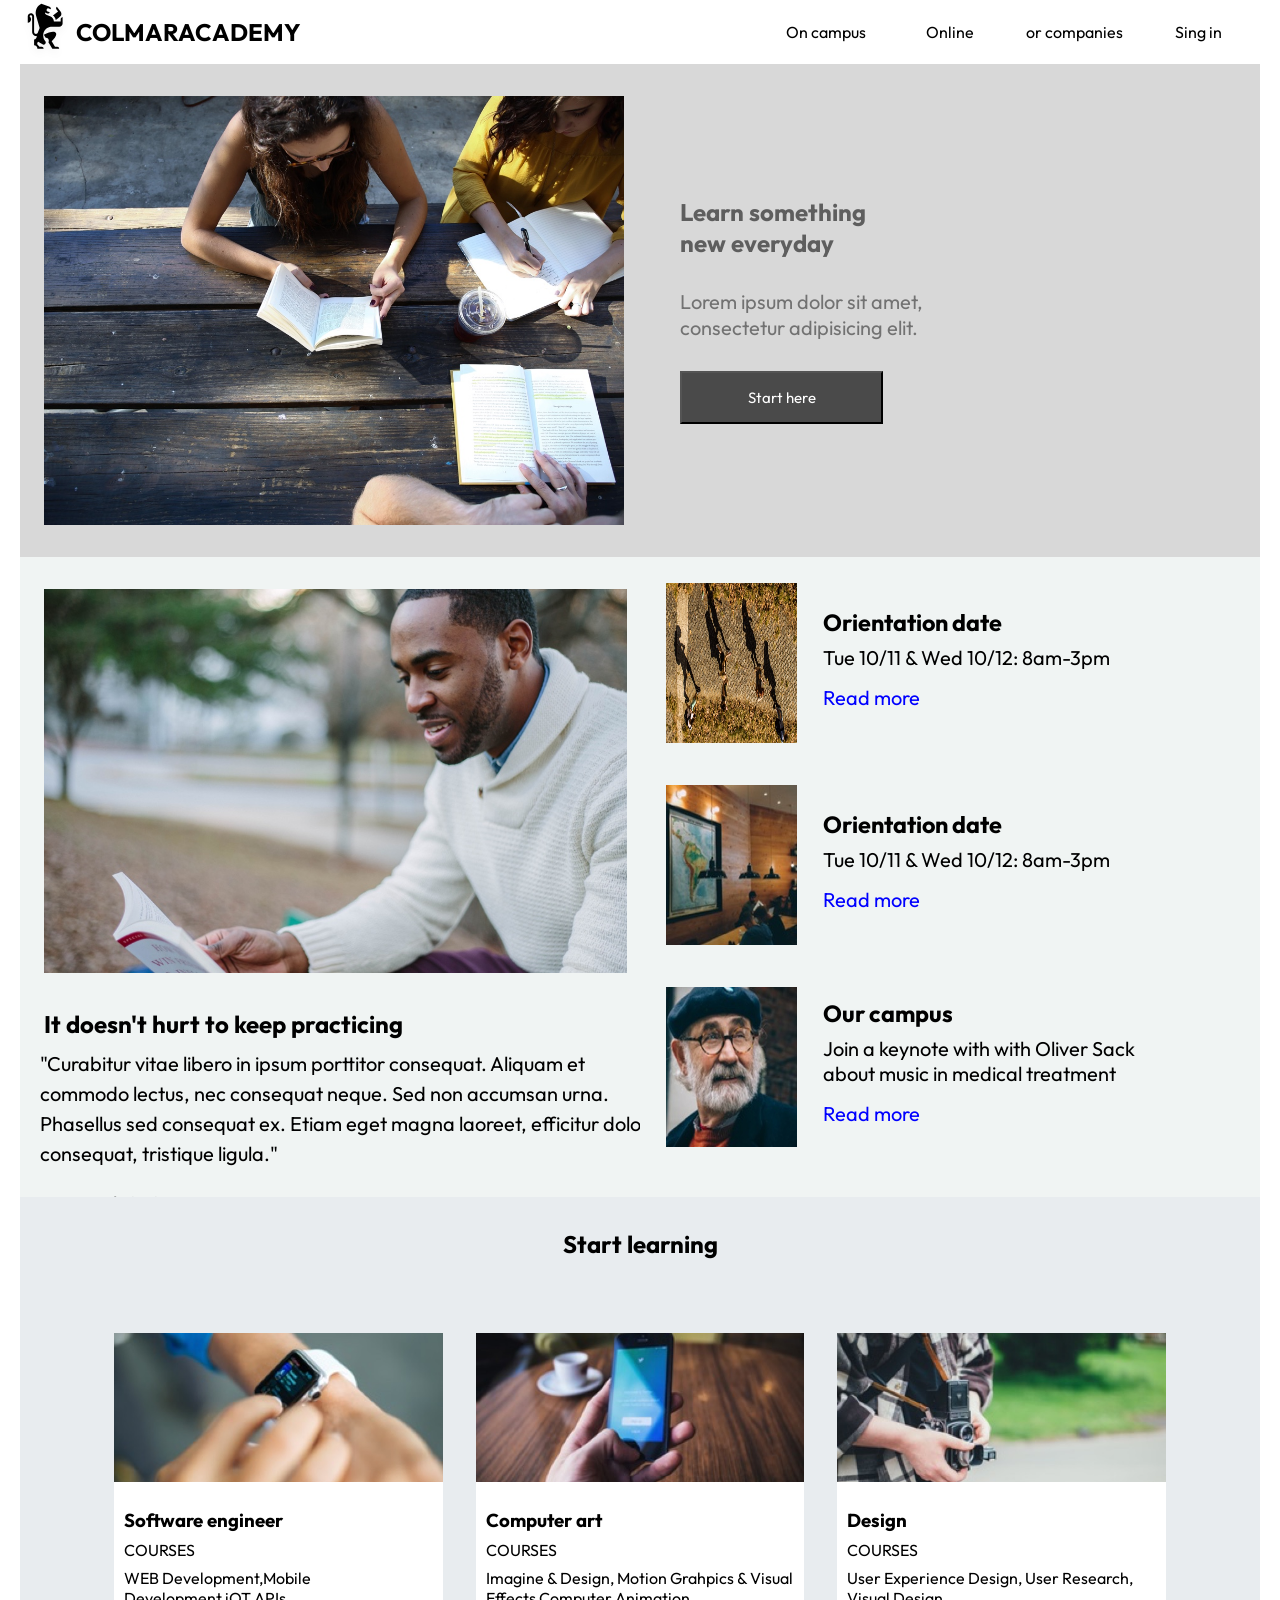
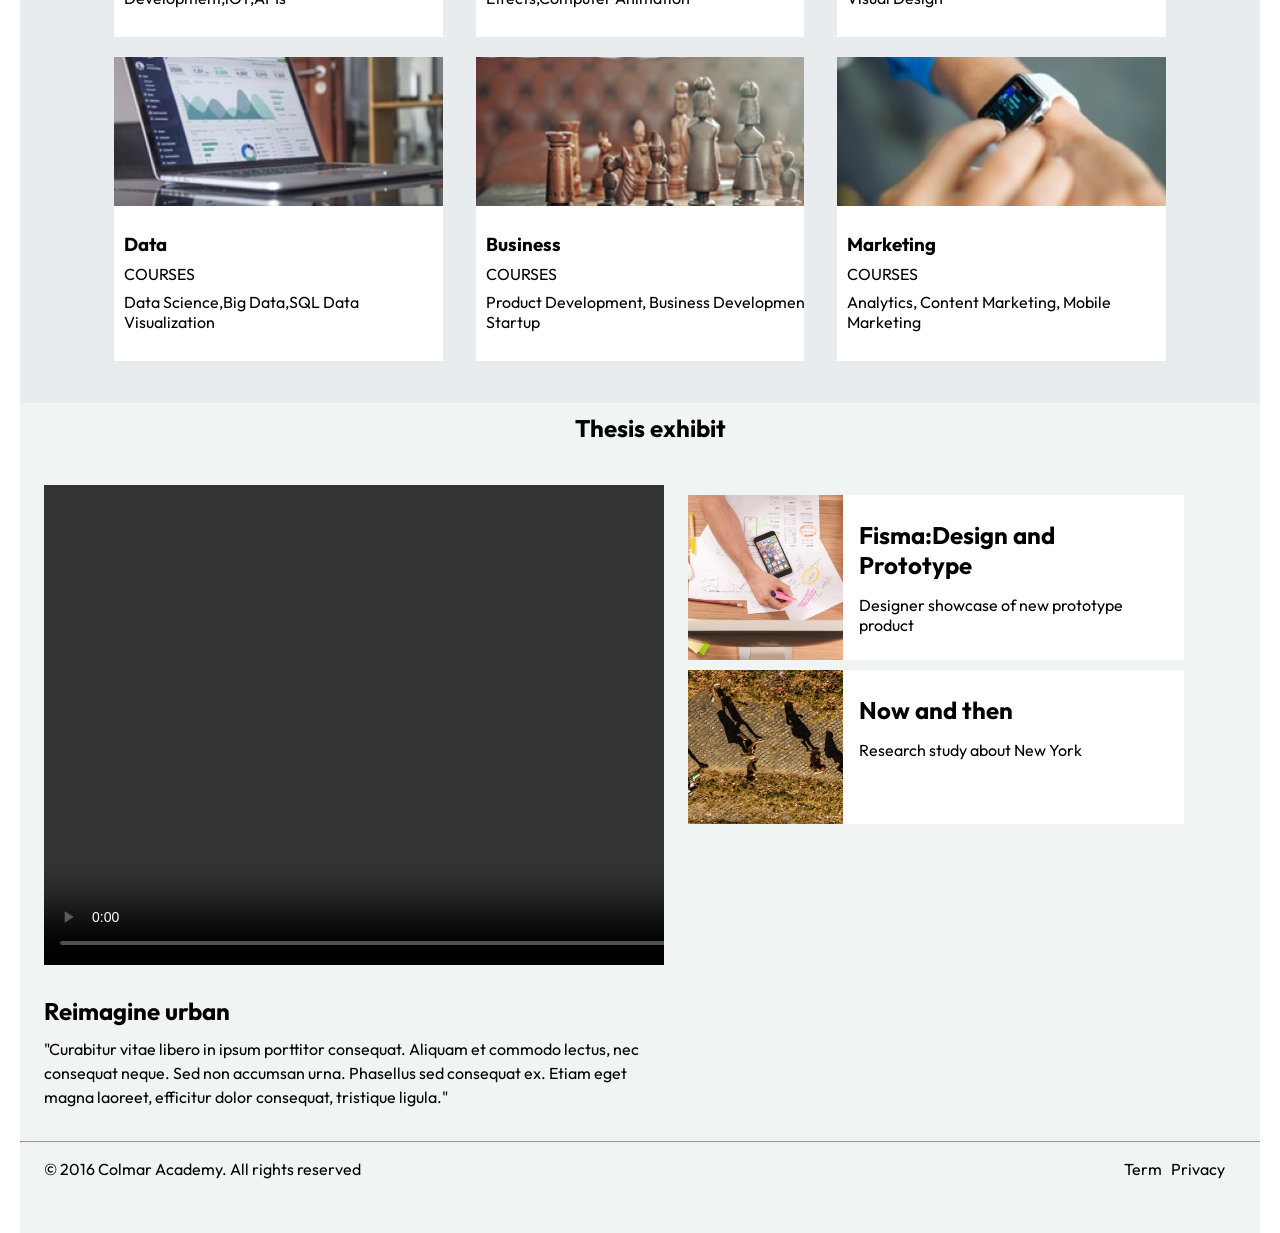
==== html_css_assement/index.html @ 387cf6dd "first commit html css" ====
<!doctype html>
<html lang="en">

<head>
    <meta charset="UTF-8" />
    <meta name="viewport" content="width=device-width, initial-scale=1.0" />
    <title>Document</title>
    <link rel="stylesheet" href="style.css" />
    <link rel="preconnect" href="https://fonts.googleapis.com">
    <link rel="preconnect" href="https://fonts.gstatic.com" crossorigin>
    <link href="https://fonts.googleapis.com/css2?family=Outfit:wght@100..900&display=swap" rel="stylesheet">
</head>

<body>
    <div class="container">
        <header>
            <nav>
                <div class="nav-logo">
                    <a href="#hero">
                        <img src="assets/ic-on-campus (1).svg" alt="" >
                    </a>
                    <h1>COLMARACADEMY</h1>
                </div>

                <ul>
                    <li><a href="#">On campus</a></li>
                    <li><a href="#">Online</a></li>
                    <li><a href="#">or companies</a></li>
                    <li><a href="#">Sing in</a></li>
                </ul>
            </nav>
            <label for="menu-toggle" class="hamburger">
                <span><img src="assets/ic-on-campus (1).svg" alt=""></span>
                <span><img src="assets/ic-logo (1).svg" alt=""></span>
                <span><img src="assets/ic-logo (1).svg" alt=""></span>
                <span><img src="assets/ic-online (1).svg" alt=""></span>
            </label>
        </header>
        <main>
            <section id="hero">
                <img src="assets/course-business (1).jpg"
                    alt="" />
                <div class="hero_content">
                    <h1>Learn something <br />new everyday</h1>
                    <p>Lorem ipsum dolor sit amet, <br />consectetur adipisicing elit.</p>
                    <button>Start here</button>
                </div>
            </section>
            <section class="information">

                <div class="information-left">
                    <img src="assets/information-orientation-mobile (1).jpg"
                        alt="" />
                    <div class="information-left-text">
                        <h1>It doesn't hurt to keep practicing</h1>
                        <p>
                           "Curabitur vitae libero in ipsum porttitor consequat. Aliquam et commodo lectus, nec consequat neque. Sed non accumsan urna. Phasellus sed consequat ex. Etiam eget magna laoreet, efficitur dolor consequat, tristique ligula."
                        </p>
                        <p>Emanuel, Sr Strategist at Hiring.com</p>
                    </div>
                </div>
                <div class="information-right">
                    <div class="information-news">
                        <div class="information-content">
                            <img src="assets/information-orientation (1).jpg"
                                alt="">
                            <div class="infomation-content-news">
                                <h3>Orientation date</h3>
                                <p>Tue 10/11 & Wed 10/12: 8am-3pm</p>
                                <a>Read more</a>
                            </div>
                        </div>
                        <div class="information-content">
                            <img src="assets/information-guest-lecture-mobile (1).jpg"
                                alt="">
                            <div class="infomation-content-news">
                                <h3>Orientation date</h3>
                                <p>Tue 10/11 & Wed 10/12: 8am-3pm</p>
                                <a>Read more</a>
                            </div>
                        </div>
                        <div class="information-content">
                            <img src="assets/information-main (1).jpg"
                                alt="">
                            <div class="infomation-content-news">
                                <h3>Our campus</h3>
                                <p>Join a keynote with with Oliver Sack<br> about music in medical treatment</p>
                                <a>Read more</a>
                            </div>
                        </div>
                    </div>
                </div>

            </section>
            <section class="course">
                <h1>Start learning</h1>
                <div class="course-container">
                    <div class="learning-card">
                        <img src="assets/course-software (1).jpg"
                            alt="course-software">
                        <div class="learning-card-bottom">
                            <div class="learning-card-header">
                                <h3>Software engineer</h3>
                            </div>
                            <div class="learning-card-topic">COURSES</div>
                            <div class="learning-card-description">
                                WEB Development,Mobile Development,iOT,APIs
                            </div>
                        </div>
                    </div>
                    <div class="learning-card">
                        <img src="assets/course-data (1).jpg"
                            alt="Computer art">
                        <div class="learning-card-bottom">
                            <div class="learning-card-header">
                                <h3>Computer art</h3>
                            </div>
                            <div class="learning-card-topic">COURSES</div>
                            <div class="learning-card-description">
                                Imagine & Design, Motion Grahpics & Visual Effects,Computer Animation
                            </div>
                        </div>
                    </div>
                    <div class="learning-card">
                        <img src="assets/course-marketing (1).jpg"
                            alt="Rtx-5090">
                        <div class="learning-card-bottom">
                            <div class="learning-card-header">
                                <h3>Design</h3>
                            </div>
                            <div class="learning-card-topic">COURSES</div>
                            <div class="learning-card-description">
                                User Experience Design, User Research, Visual Design
                            </div>
                        </div>
                    </div>
                    <div class="learning-card">
                        <img src="assets/course-design (1).jpg" alt="Data-analaysis">
                        <div class="learning-card-bottom">
                            <div class="learning-card-header">
                                <h3>Data</h3>
                            </div>
                            <div class="learning-card-topic">COURSES</div>
                            <div class="learning-card-description">
                                Data Science,Big Data,SQL Data Visualization
                            </div>
                        </div>
                    </div>
                    <div class="learning-card">
                        <img src="assets/course-computer-art (1).jpg"
                            alt="Rtx-5090">
                        <div class="learning-card-bottom">
                            <div class="learning-card-header">
                                <h3>Business</h3>
                            </div>
                            <div class="learning-card-topic">COURSES</div>
                            <div class="learning-card-description">
                                Product Development, Business Development Startup
                            </div>
                        </div>

                    </div>
                    <div class="learning-card">
                        <img src="assets/course-software (1).jpg"
                            alt="Rtx-5090">
                        <div class="learning-card-bottom">
                            <div class="learning-card-header">
                                <h3>Marketing</h3>
                            </div>
                            <div class="learning-card-topic">COURSES</div>
                            <div class="learning-card-description">
                                Analytics, Content Marketing, Mobile Marketing
                            </div>
                        </div>

                    </div>
                </div>
                <div class="course-container-mobile">
                    <div class="learning-card-mobile">
                        <h3>Software engineering</h3>
                    </div>
                    <div class="learning-card-mobile">
                        <h3>Computer art</h3>
                    </div>
                    <div class="learning-card-mobile">
                        <h3>Design</h3>
                    </div>
                    <div class="learning-card-mobile">
                        <h3>Data</h3>
                    </div>
                     <div class="learning-card-mobile">
                        <h3>Business</h3>
                    </div>
                     <div class="learning-card-mobile">
                        <h3>Marketing</h3>
                    </div>
                </div>
            </section>
            <section class="thesis">
                <h1>Thesis exhibit</h1>
                <div class="thesis-container">
                    <div class="thesis-page-left">

                        <video controls>
                            <source src="assets/thesis (1).mp4" type="video/mp4">
                            Your browser does not support the video tag.
                        </video>

                        <div class="thesis-page-left">
                            <div class="thesis-page-left-text">
                                <h1>Reimagine urban</h1>
                                <p>"Curabitur vitae libero in ipsum porttitor consequat.
                                    Aliquam et commodo lectus, nec consequat neque.
                                    Sed non accumsan urna. Phasellus sed consequat ex.
                                    Etiam eget magna laoreet, efficitur dolor consequat,
                                    tristique ligula."</p>
                            </div>
                        </div>
                    </div>
                    <div class="thesis-page-right">
                        <div class="thesis-page-right-content">
                            <img src="assets/thesis-now-and-then (1).jpg"
                                alt="fisma">
                            <div class="thesis-page-right-text-container">
                                <h1 class="thesis-page-right-header">
                                    Fisma:Design and Prototype
                                </h1>
                                <p class="thesis-page-right-description">
                                    Designer showcase of new prototype product
                                </p>
                            </div>
                        </div>
                        <div class="thesis-page-right-content">
                            <img src="assets/thesis-fisma (1).jpg"
                                alt=Now-and-then">
                            <div class="thesis-page-right-text-container">
                                <h1 class="thesis-page-right-header">
                                    Now and then
                                </h1>
                                <p class="thesis-page-right-description">
                                    Research study about New York
                                </p>
                            </div>
                        </div>
                    </div>




                </div>
                <hr>

            </section>
            <section class="footer">
                <p class="footer-item">© 2016 Colmar Academy. All rights reserved</p>
                <div class="footer-item-term">
                    <p>Term &nbsp Privacy</p>
                </div>
            </section>
        </main>
    </div>
</body>

</html>
---- html_css_assement/style.css ----
*{
    font-family: "Outfit", sans-serif;
    width: 100%;
    margin: 0;
    padding: 0;
    overflow-x: hidden; 
    text-decoration: none; 
    
}

.hamburger{
    display: none;
}
.container {
  max-width: 1440px;
  width: 100%;       
  margin: 0 auto;   
  padding: 0 20px;   
  box-sizing: border-box;
}
.img{
   
  max-width: 100%;
  height: auto;
  display: block;

}
nav{
    display: flex;
    justify-content: space-between;
    align-items: center;
    height: 64px;
    background-color: #FFFFFF;
}
nav .nav-logo a{
    width: 10%;
}
.nav-logo{
    display: flex;
    align-items: center;
    justify-content: center;
    width: 50%;
}
nav .nav-logo a> img{
    width: 50px;
    height: auto;
}
.nav-logo a > h1 {
    color: black;
}

nav ul li a:hover{
    color: rgb(244, 119, 119);
}
ul{
    display: flex;
    justify-content: space-evenly;
    width: 40%;
    align-items: center;
    text-align: center;
}
ul li{
    list-style: none;
  
}
ul li a{
    text-decoration: none;
    color :black;

}
#hero{
    background-color: #D8D8D8;
    display: flex;
    justify-content: center;
    align-items: center;
    max-width: 100%;
    text-decoration-line: none;
    gap:32px;
}

#hero img {
  object-fit: cover; 
  margin: 32px 24px;
}
.hero_content{
    display: flex;
    flex-direction: column;
}
.hero_content h1{
    line-height: 1.3;
    color: #5E5E5E;
}
.hero_content p{
    font-size: 20px;
    line-height: 1.3;
    margin-bottom: 30px;
    margin-top: 30px;
    color: #727272;

}
.hero_content button{
    width: 35%;
    padding: 15px 25px;
    border: 1px solid none;
    background-color: #4A4A4A;
    color: white;
    font-size: 15px;
}
/*information section*/
.information{
    background-color:#F0F4F3;
    display: flex;
    justify-content: center;
    max-width: 100%;
    box-sizing: border-box;
   
      
}
.information-left{
     overflow: hidden; 
}
.information-left img{
  width: 94%;
  height: 60%;
  object-fit: cover;
  margin: 32px 24px;


}
.information-left h1{
    margin-left:24px; 
}

.information-left-text p{
    margin-top: 24px;
    font-size: 20px;

  
}
.information-left-text p:last-child{
margin-bottom: 32px;
}
.information-right{
    display: flex;
    flex-direction: column;
}
.infomation-content-news{
    margin: 10px;
    display: flex;
    flex-direction: column;
     align-items: center;
    justify-content: center;
    font-size: 20px;
}
.infomation-content-news a{
    line-height: 2;
    cursor: pointer;
    color: blue;
}
.information-left-text{
    display: flex;
    flex-direction: column;
   
}
.infomation-content-news p{
    margin:8px 0 ;
}
.information-left-text p{
    line-height: 1.5;
    margin: 0px 20px ;
    padding: 10px 0;

}
.information-news{
    margin: auto;
    align-self: flex-start;
    height: 100%;
}
.information-content{
    display: flex;
    flex-direction: row;
    justify-content: space-evenly;
    margin:10px;
    height: 30%;
}
.information-content:hover{
    background-color: darkgray;
}
.information-content img{
    width: 30%;
    margin: 16px 16px;
    height: auto;
    align-items: center;
    justify-content: center;
}
/*Start-learning section*/
.course{
    background-color: #E8ECEF;
    width: 100%;
}
.course>h1 {
    text-align: center;
    margin: 32px 0;
}
.course-container{
    display: flex;
    flex-direction: row;
    justify-content: space-evenly;
    flex-wrap: wrap;
    padding: 32px 72px;
    box-sizing: border-box;

}
.course-container .learning-card{
    margin: 10px;

}
.course-container-mobile{
    display:none;
}
.learning-card{
    display: flex;
    flex-direction: column;
    background-color: white;
    width: 30%;
    margin: 16px;
    
}
.learning-card:hover{
    box-shadow: 0 8px 16px 0 rgba(0,0,0,0.2);
}

.learning-card img{
    height: auto;
    width: 100%;
    margin: auto;
    object-fit: cover;
}
.learning-card-bottom{
    background-color: white;
    padding: 10px;
    margin: auto;
    height: 50%;
}
.learning-card-bottom .learning-card-header{
    margin-top: 16px;
}
.learning-card-topic{
    margin: 8px 0;
}


/*Thesis*/
.thesis{
    background-color: #F0F4F3;
   
}
.thesis >h1{
    text-align: center;
    padding: 10px;
}
.thesis-container{
    display: flex;
    padding: 32px 24px;

}

video{
height: 480px;
width:870px;
}

.thesis-page-left-text{
    line-height: 1.5;
}
.thesis-page-left-text h1{
    margin-top: 24px;
    margin-bottom:8px ;
}

.thesis-page-right-content{ 
    display: flex;
    width: 80%;
    margin: 10px 24px;
    background-color: white;
}

.thesis-page-right :hover{
    background-color: rgb(221, 219, 219);
}
.thesis-page-right-content img{
    height: auto;
    width: 50%;
    object-fit: cover;
}

.thesis-page-right-text-container{
margin:25px 16px;
}
.thesis-page-right-description{
    margin-top: 15px;
}
.footer{
    background-color: #F0F4F3;
    display: flex;
    justify-content: space-between;
    height: 10vh;
    gap: 24px;
}
.footer-item{
    margin: 16px 24px ;
    width: 90%;
}
.footer-item-term{
    margin: 16px 24px ;
    display: flex;
    width: 10%;
}


@media (max-width: 1200px) {
 .thesis-page-left{
    display: flex;
    justify-content: center;
 }
}

/*  เงื่อนไขที่2: mobile landscape screen(900px) --> 601px */
@media (max-width: 1050px) {
  nav{
     display: none;
  }
  .hamburger{
    display: flex;
    justify-content: center;
    align-items: center;
   gap: 20px;
   height: 64px;
   box-sizing: border-box;
  }
  .hamburger span > img{
    width: 50px;
    height: auto;
    align-self: center;
  }
  .hamburger span{
    display: inline-flex;    
  justify-content: center;  
  align-items: center;      
  }
  #hero{
    display: flex;
    flex-direction: column;
    align-items: center;
    justify-content: center;
  }

  .hero_content{
    text-align: center;
    margin-top:0;
  }
  .hero_content p{
    margin-bottom: 0;
  }
  .hero_content button{
   margin: auto;
   margin-top: 24px;
   margin-bottom: 32px;

  }
   .information-left{
    display: none;
 }
 .information-news{
    display: flex;
    flex-direction: column;
    align-items: center;
    justify-content: center;
 }
 .information-content{
    display: flex;
    flex-direction: column;
    align-items: center;
    justify-content: center;
 }
 .infomation-content-news{
    margin-left: 32px;
    height: 40%;
 }
 .infomation-content-news h3{
    height: 40px;
 }
 .infomation-content-news p{
    line-height: 1;
    height: 80px;
 }
 .course-container{
    display: none;
 }
 .course-container-mobile{
    display: flex;
    flex-direction: column;
    margin: 0 0 32px 0;
    color: #9C9C9C;
    align-items: center;
    justify-content: center;
 }
 .learning-card-mobile{
    text-align: center;
    margin: 10px;
    padding: 20px;
    width: 50%;
    background-color: #D8D8D8;
 }
 .thesis-page-right{
    display: none;
 }
 .thesis-page-left-text{
    display: none;
 }
.thesis-page-left video{
  max-width: 100%;
  height: 200px;
}
.thesis h1{
   margin-top:32px; 
}
.footer{
    text-align: center;
    padding-top:24px;
    font-size: 20px;
}
.footer-item-term{
    display: none;
}
 }

/* เงื่อนไขที่3: mobile screen(600px) --> 0px */
@media (max-width: 600px) {
    nav{
    display: hidden;
  }
}
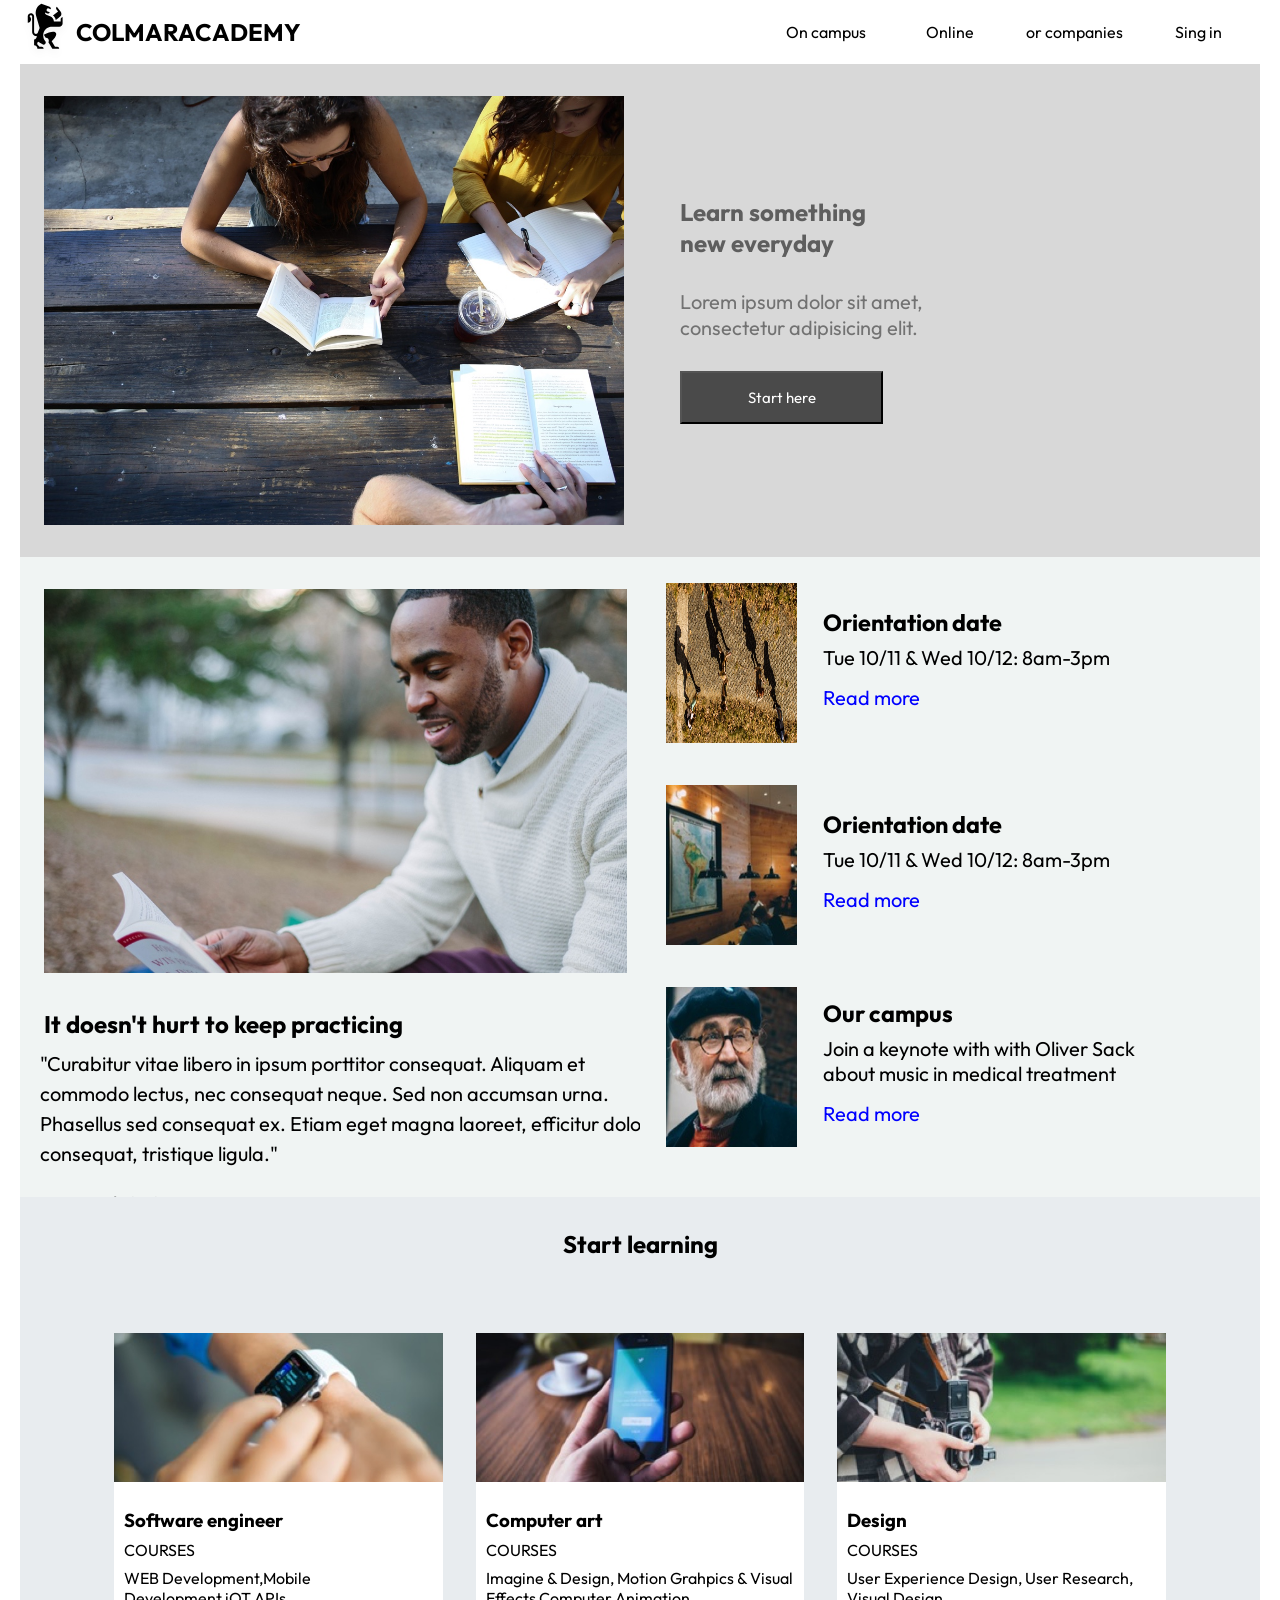
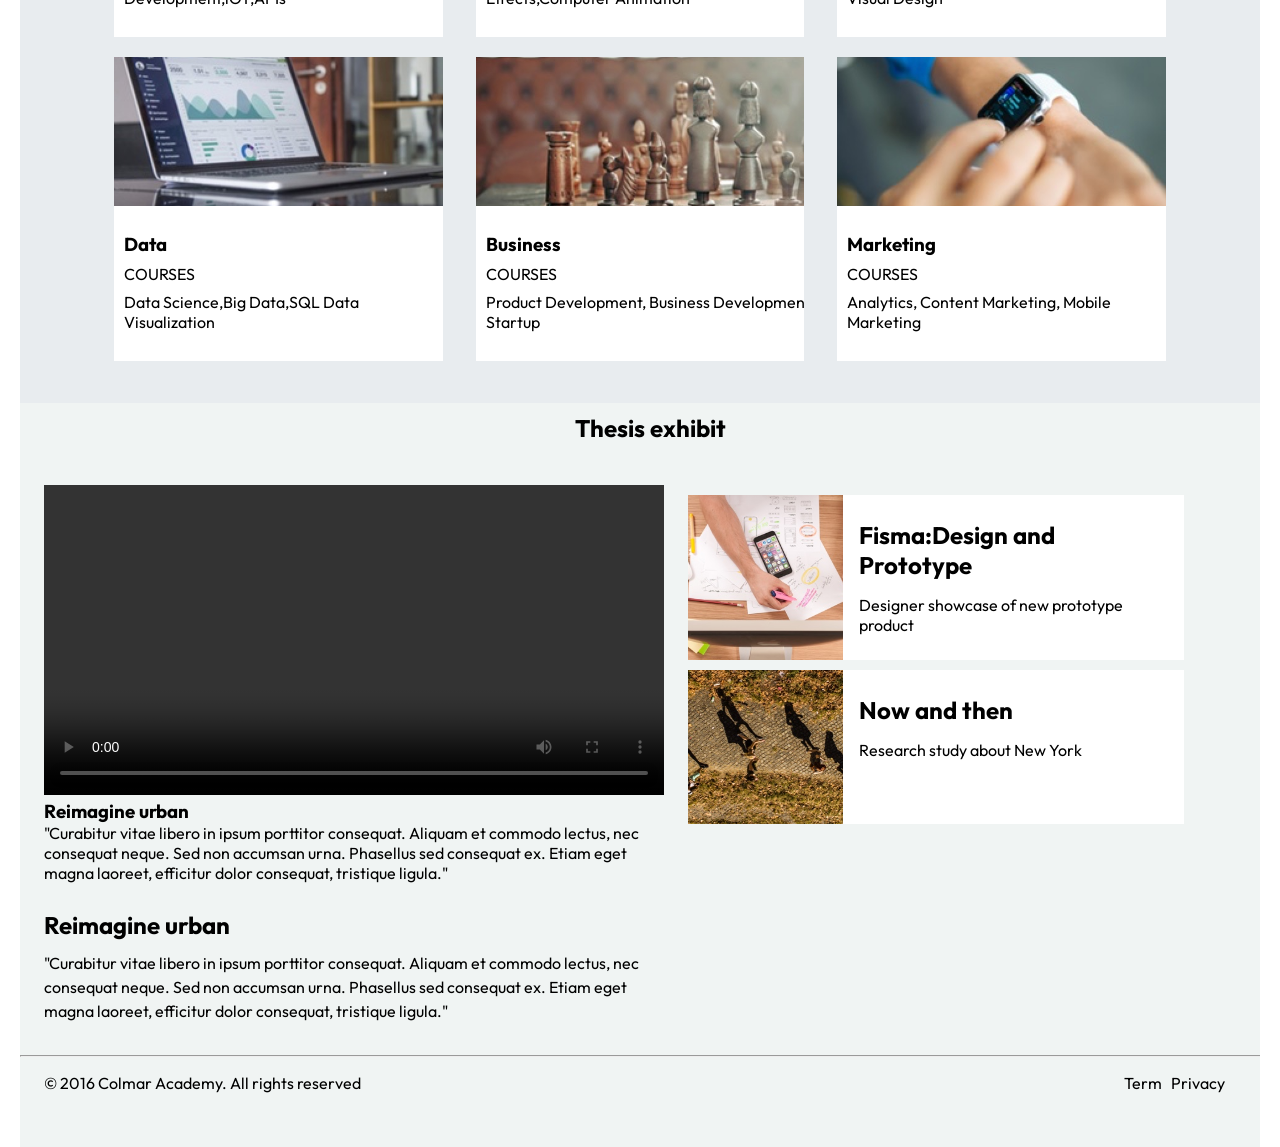
==== commit 353f2e34: "update video tag" ====
--- a/html_css_assement/index.html
+++ b/html_css_assement/index.html
@@ -4,11 +4,12 @@
 <head>
     <meta charset="UTF-8" />
     <meta name="viewport" content="width=device-width, initial-scale=1.0" />
-    <title>Document</title>
+    <title>Colmaracademy</title>
     <link rel="stylesheet" href="style.css" />
     <link rel="preconnect" href="https://fonts.googleapis.com">
     <link rel="preconnect" href="https://fonts.gstatic.com" crossorigin>
     <link href="https://fonts.googleapis.com/css2?family=Outfit:wght@100..900&display=swap" rel="stylesheet">
+    <link rel="icon" type="image/png" sizes="16x16" href="assets/ic-on-campus (1).svg"/>
 </head>
 
 <body>
@@ -31,9 +32,9 @@
             </nav>
             <label for="menu-toggle" class="hamburger">
                 <span><img src="assets/ic-on-campus (1).svg" alt=""></span>
+                <span><img src="assets/ic-online (1).svg" alt=""></span>
+                <span><img src="assets/imac.png" alt=""></span>
                 <span><img src="assets/ic-logo (1).svg" alt=""></span>
-                <span><img src="assets/ic-logo (1).svg" alt=""></span>
-                <span><img src="assets/ic-online (1).svg" alt=""></span>
             </label>
         </header>
         <main>
@@ -84,6 +85,7 @@
                                 alt="">
                             <div class="infomation-content-news">
                                 <h3>Our campus</h3>
+                                <div class="oldman">Special guest lecture</div>
                                 <p>Join a keynote with with Oliver Sack<br> about music in medical treatment</p>
                                 <a>Read more</a>
                             </div>
@@ -177,22 +179,22 @@
                 </div>
                 <div class="course-container-mobile">
                     <div class="learning-card-mobile">
-                        <h3>Software engineering</h3>
-                    </div>
-                    <div class="learning-card-mobile">
-                        <h3>Computer art</h3>
-                    </div>
-                    <div class="learning-card-mobile">
-                        <h3>Design</h3>
-                    </div>
-                    <div class="learning-card-mobile">
-                        <h3>Data</h3>
+                        <h3><a href="">Software engineering</a></h3>
+                    </div>
+                    <div class="learning-card-mobile">
+                        <h3><a href="">Computer art</a></h3>
+                    </div>
+                    <div class="learning-card-mobile">
+                        <h3><a href="">Design</a></h3>
+                    </div>
+                    <div class="learning-card-mobile">
+                        <h3><a href="">Data</a></h3>
                     </div>
                      <div class="learning-card-mobile">
-                        <h3>Business</h3>
+                        <h3><a href="">Business</a></h3>
                     </div>
                      <div class="learning-card-mobile">
-                        <h3>Marketing</h3>
+                        <h3><a href="">Marketing</a></h3>
                     </div>
                 </div>
             </section>
@@ -201,11 +203,15 @@
                 <div class="thesis-container">
                     <div class="thesis-page-left">
 
-                        <video controls>
-                            <source src="assets/thesis (1).mp4" type="video/mp4">
-                            Your browser does not support the video tag.
-                        </video>
-
+                     
+
+ <div class="video-wrapper">
+          <video src="assets/thesis.mp4" controls class="thesis-video"></video>
+        </div>
+        <div class="thesis-left-body">
+          <h3>Reimagine urban</h3>
+          <p class="quote">"Curabitur vitae libero in ipsum porttitor consequat. Aliquam et commodo lectus, nec consequat neque. Sed non accumsan urna. Phasellus sed consequat ex. Etiam eget magna laoreet, efficitur dolor consequat, tristique ligula."</p>
+        </div>
                         <div class="thesis-page-left">
                             <div class="thesis-page-left-text">
                                 <h1>Reimagine urban</h1>
@@ -243,10 +249,6 @@
                             </div>
                         </div>
                     </div>
-
-
-
-
                 </div>
                 <hr>
 
--- a/html_css_assement/style.css
+++ b/html_css_assement/style.css
@@ -230,7 +230,9 @@
 .learning-card:hover{
     box-shadow: 0 8px 16px 0 rgba(0,0,0,0.2);
 }
-
+.oldman{
+    display: none;
+}
 .learning-card img{
     height: auto;
     width: 100%;
@@ -266,10 +268,10 @@
 
 }
 
-video{
+/* video{
 height: 480px;
 width:870px;
-}
+} */
 
 .thesis-page-left-text{
     line-height: 1.5;
@@ -320,10 +322,7 @@
 
 
 @media (max-width: 1200px) {
- .thesis-page-left{
-    display: flex;
-    justify-content: center;
- }
+
 }
 
 /*  เงื่อนไขที่2: mobile landscape screen(900px) --> 601px */
@@ -338,6 +337,7 @@
    gap: 20px;
    height: 64px;
    box-sizing: border-box;
+
   }
   .hamburger span > img{
     width: 50px;
@@ -413,6 +413,12 @@
     width: 50%;
     background-color: #D8D8D8;
  }
+ .learning-card-mobile:hover{
+    background-color: #b3aeae;
+ }
+ .learning-card-mobile h3>a{
+    color: black;
+ }
  .thesis-page-right{
     display: none;
  }
@@ -433,6 +439,15 @@
 }
 .footer-item-term{
     display: none;
+}
+.information-news> div:nth-child(3) h3 {
+    display: none;
+
+}
+.oldman{
+    display: flex;
+    font-weight: bold;
+    font-size: 20px;
 }
  }
 
@@ -441,4 +456,20 @@
     nav{
     display: hidden;
   }
+  .hero_content button{
+    width: 40%;
+    padding: 15px 25px;
+    border: 1px solid none;
+    background-color: #4A4A4A;
+    color: white;
+    font-size: 15px;
+}
+.information-content {
+    height: 100%;
+
+}
+.infomation-content-news{
+    height: auto;
+}
+   
 }
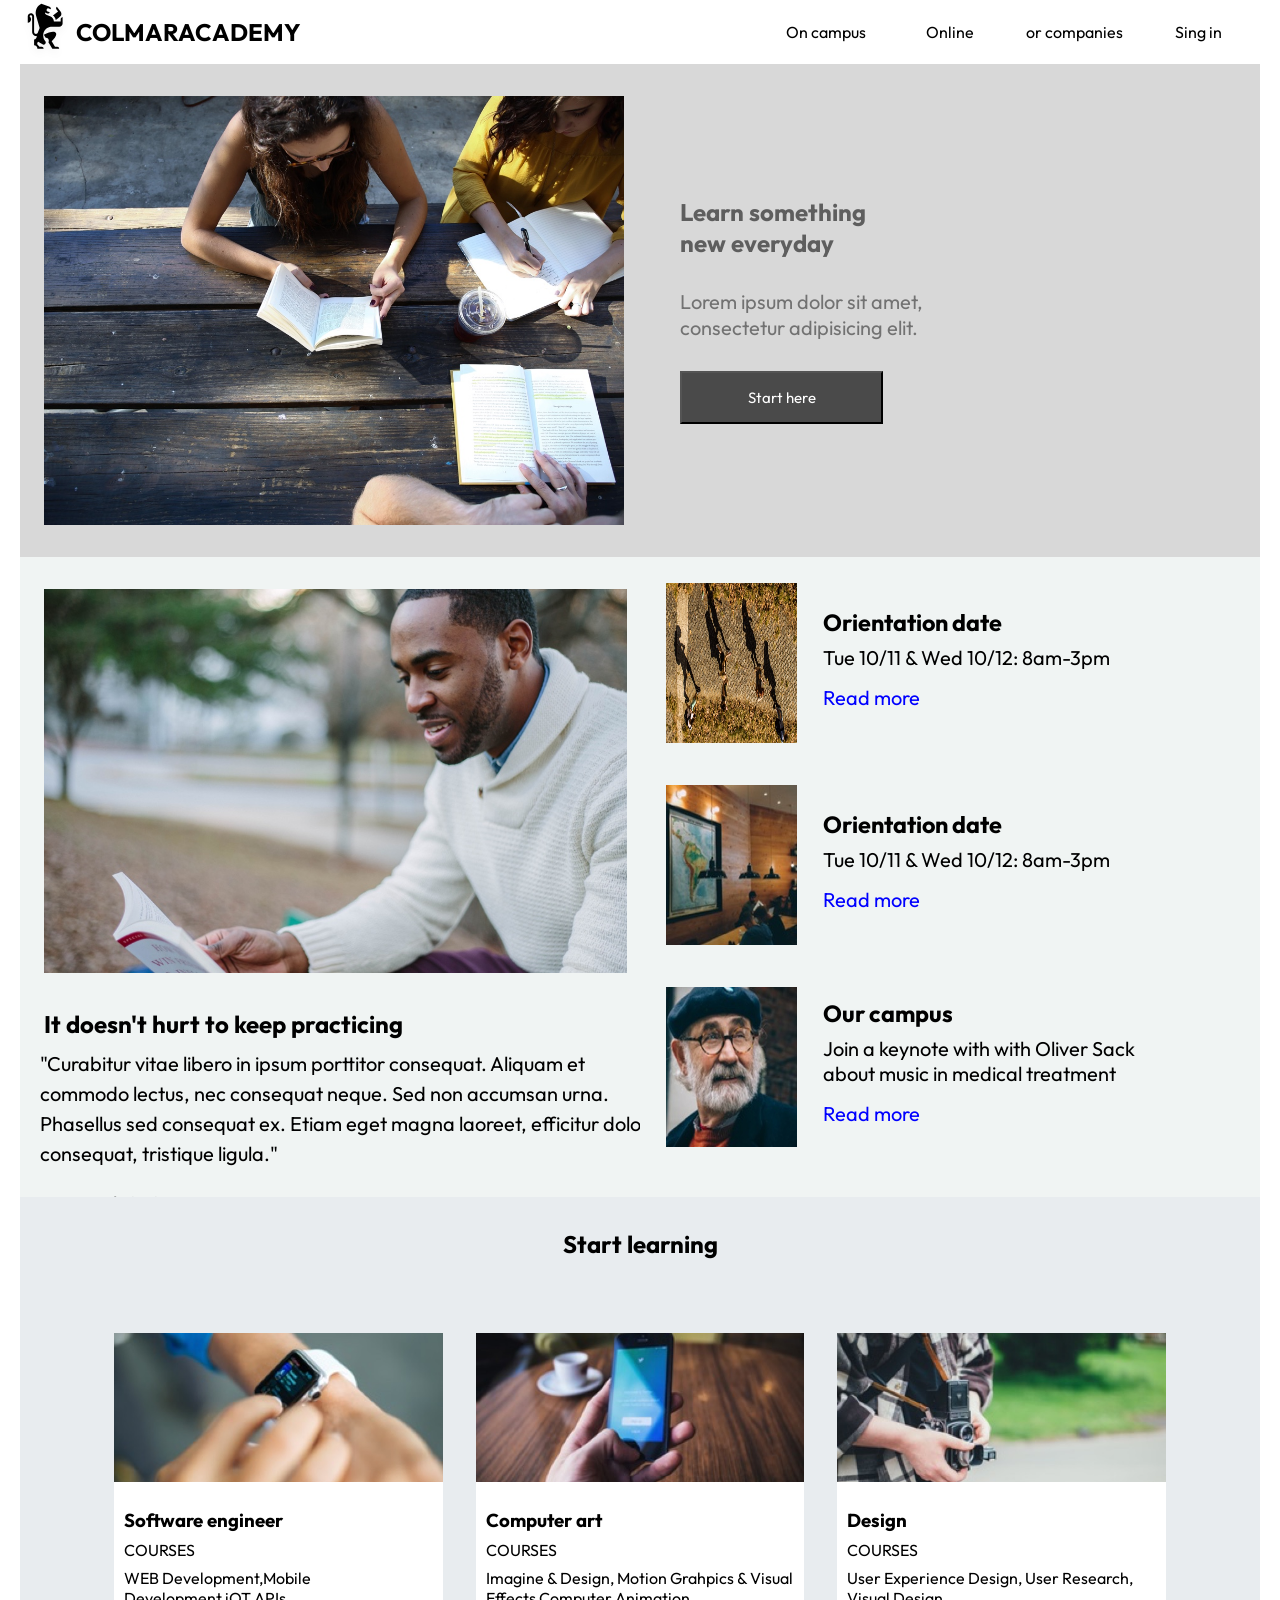
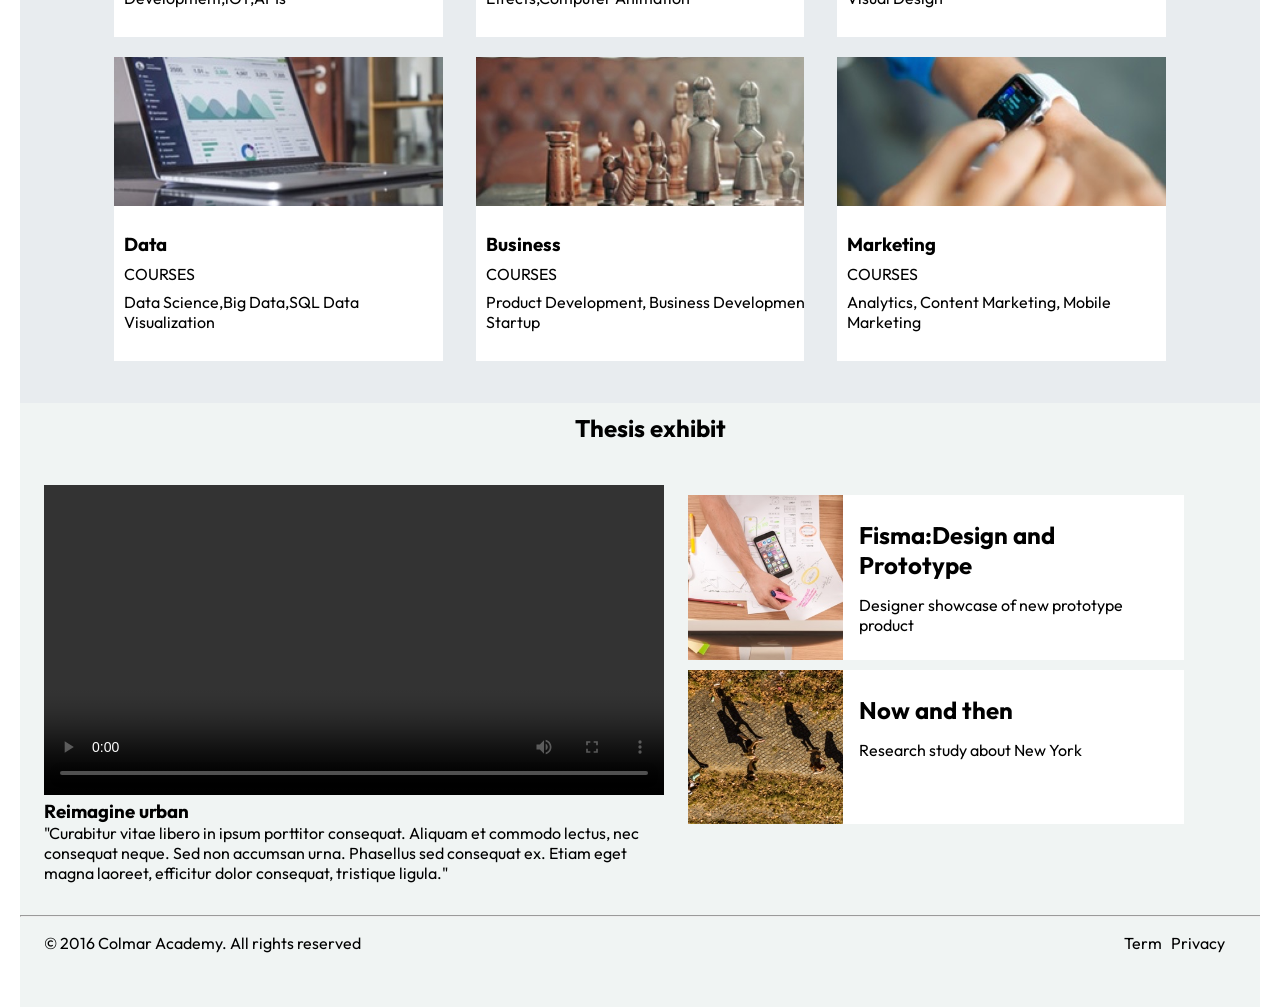
==== commit 5604fef6: "clear vide title" ====
--- a/html_css_assement/index.html
+++ b/html_css_assement/index.html
@@ -212,16 +212,7 @@
           <h3>Reimagine urban</h3>
           <p class="quote">"Curabitur vitae libero in ipsum porttitor consequat. Aliquam et commodo lectus, nec consequat neque. Sed non accumsan urna. Phasellus sed consequat ex. Etiam eget magna laoreet, efficitur dolor consequat, tristique ligula."</p>
         </div>
-                        <div class="thesis-page-left">
-                            <div class="thesis-page-left-text">
-                                <h1>Reimagine urban</h1>
-                                <p>"Curabitur vitae libero in ipsum porttitor consequat.
-                                    Aliquam et commodo lectus, nec consequat neque.
-                                    Sed non accumsan urna. Phasellus sed consequat ex.
-                                    Etiam eget magna laoreet, efficitur dolor consequat,
-                                    tristique ligula."</p>
-                            </div>
-                        </div>
+                
                     </div>
                     <div class="thesis-page-right">
                         <div class="thesis-page-right-content">
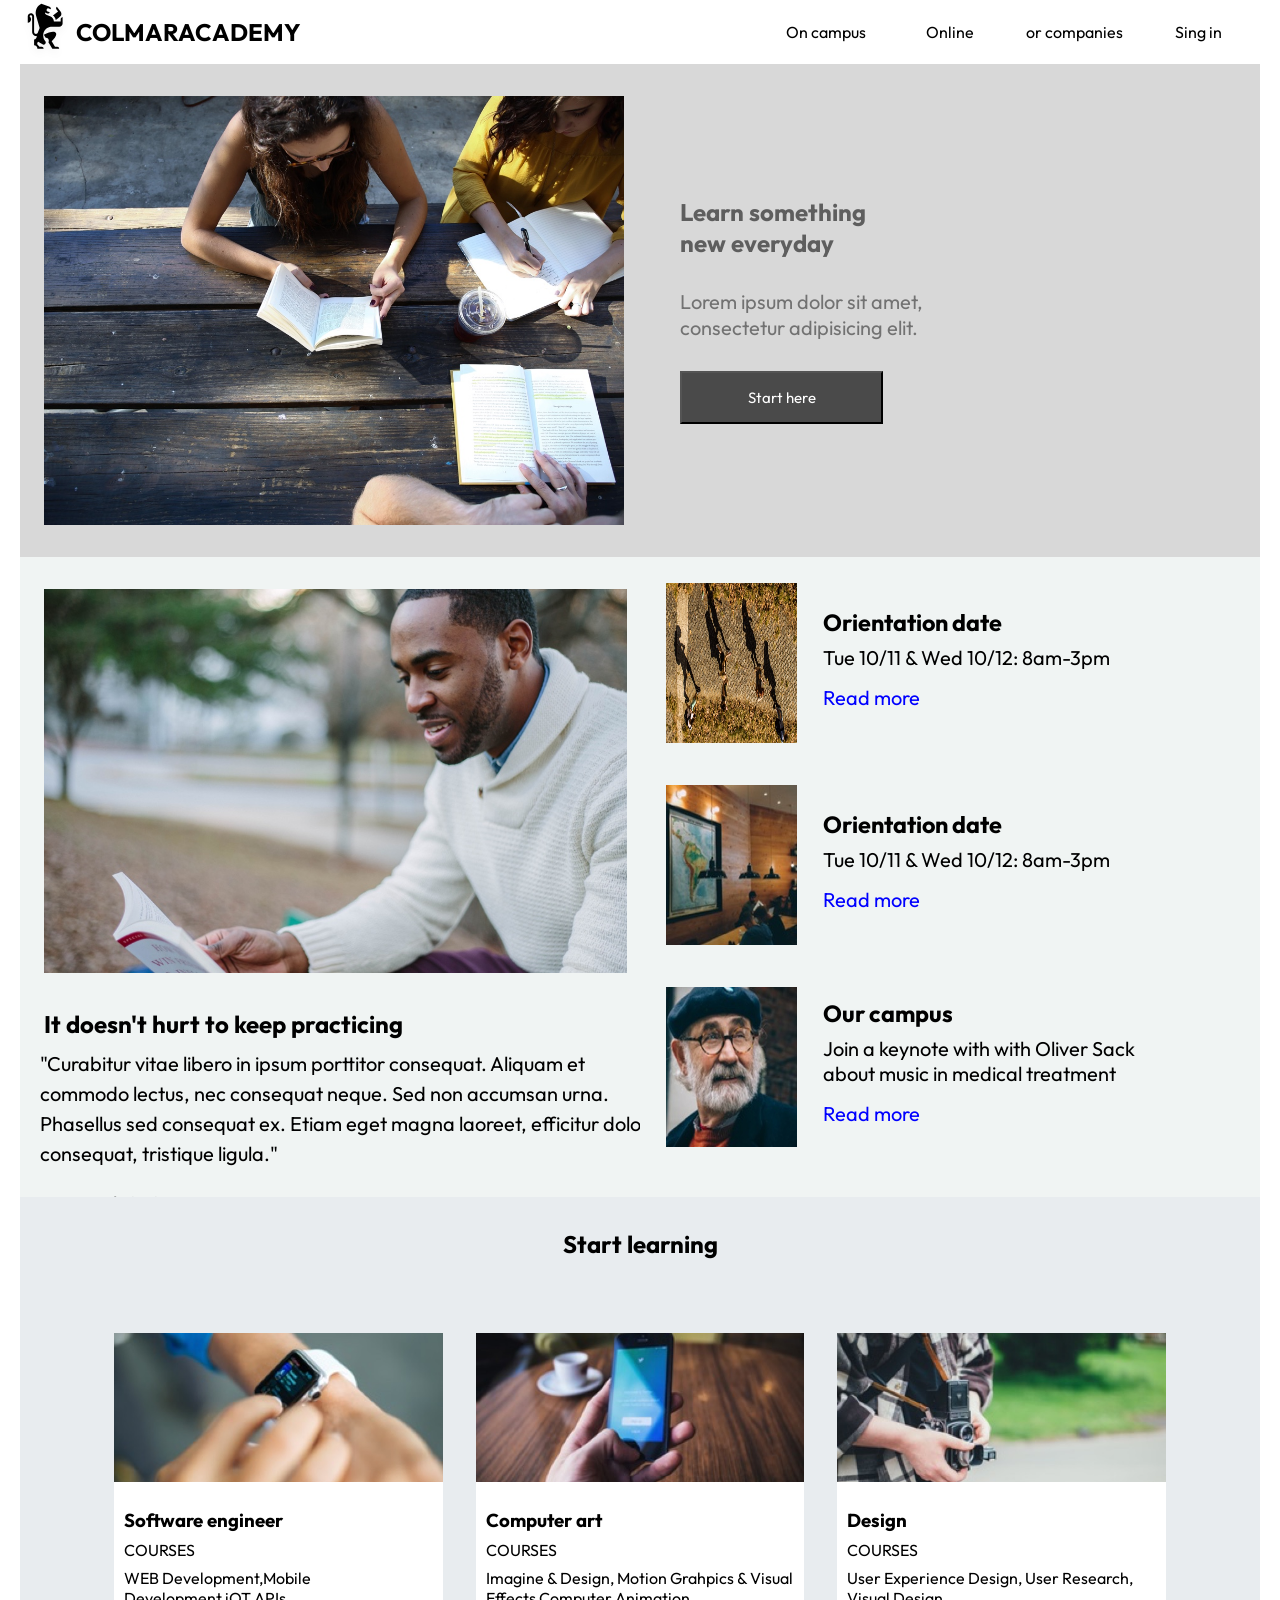
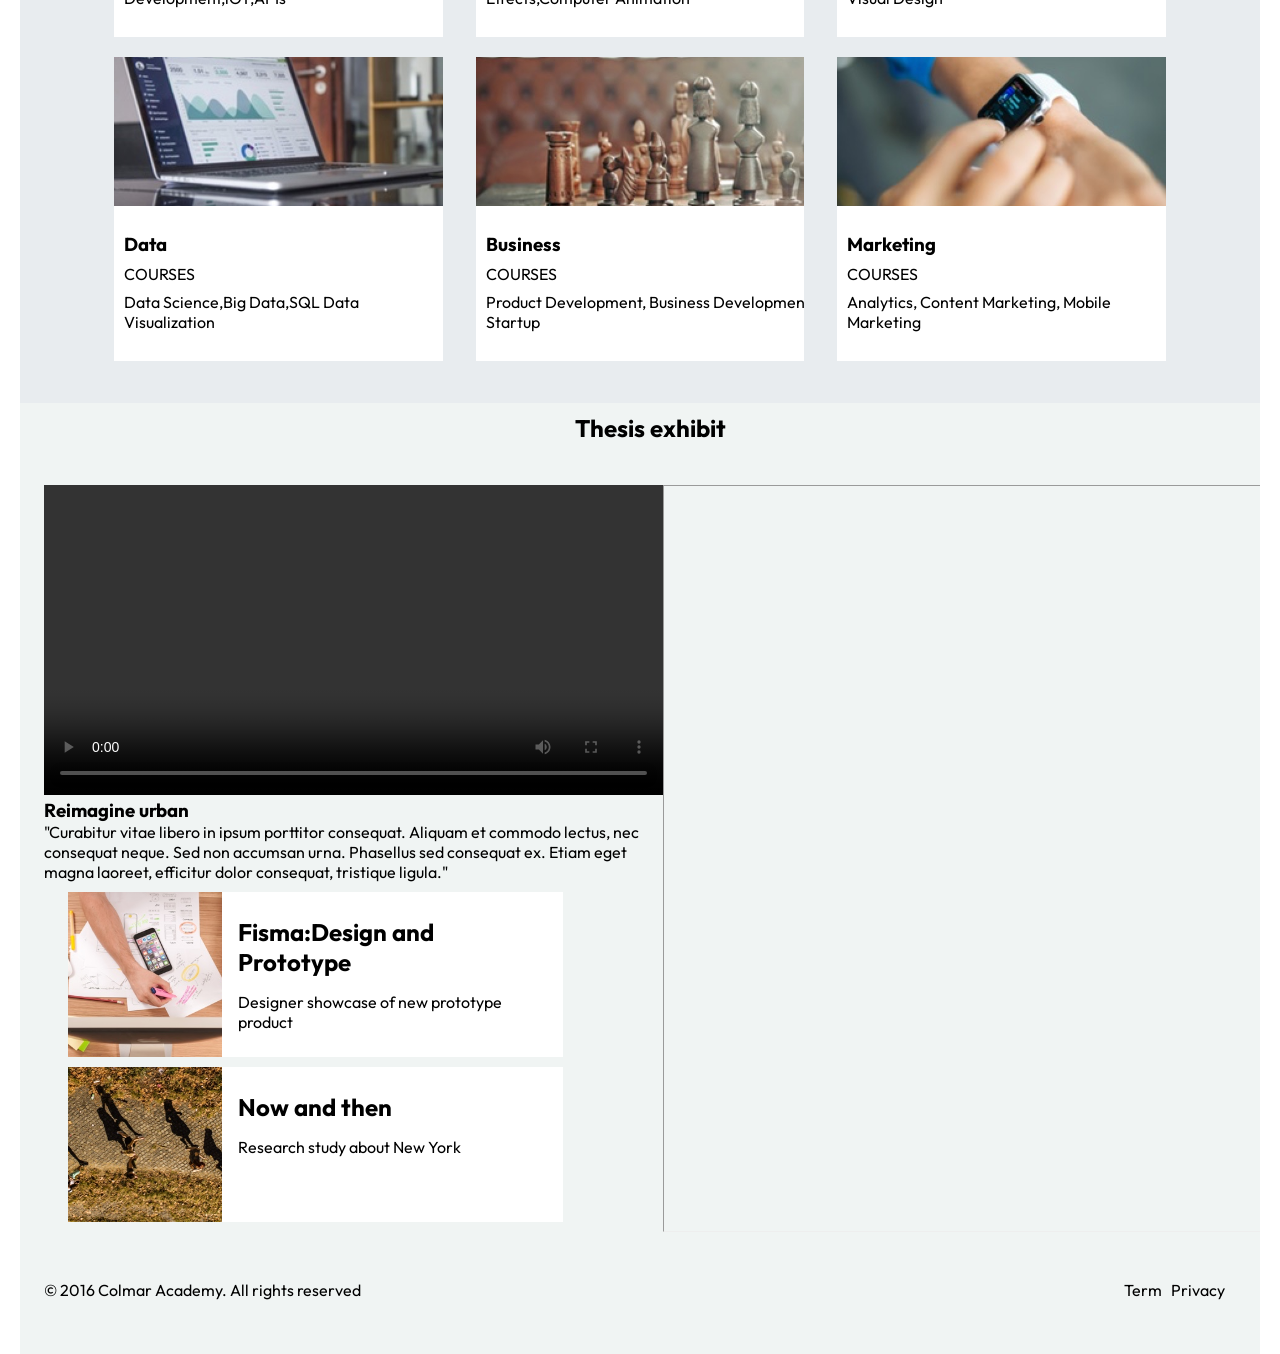
==== commit eee3ef2f: "remove div" ====
--- a/html_css_assement/index.html
+++ b/html_css_assement/index.html
@@ -213,7 +213,7 @@
           <p class="quote">"Curabitur vitae libero in ipsum porttitor consequat. Aliquam et commodo lectus, nec consequat neque. Sed non accumsan urna. Phasellus sed consequat ex. Etiam eget magna laoreet, efficitur dolor consequat, tristique ligula."</p>
         </div>
                 
-                    </div>
+                
                     <div class="thesis-page-right">
                         <div class="thesis-page-right-content">
                             <img src="assets/thesis-now-and-then (1).jpg"
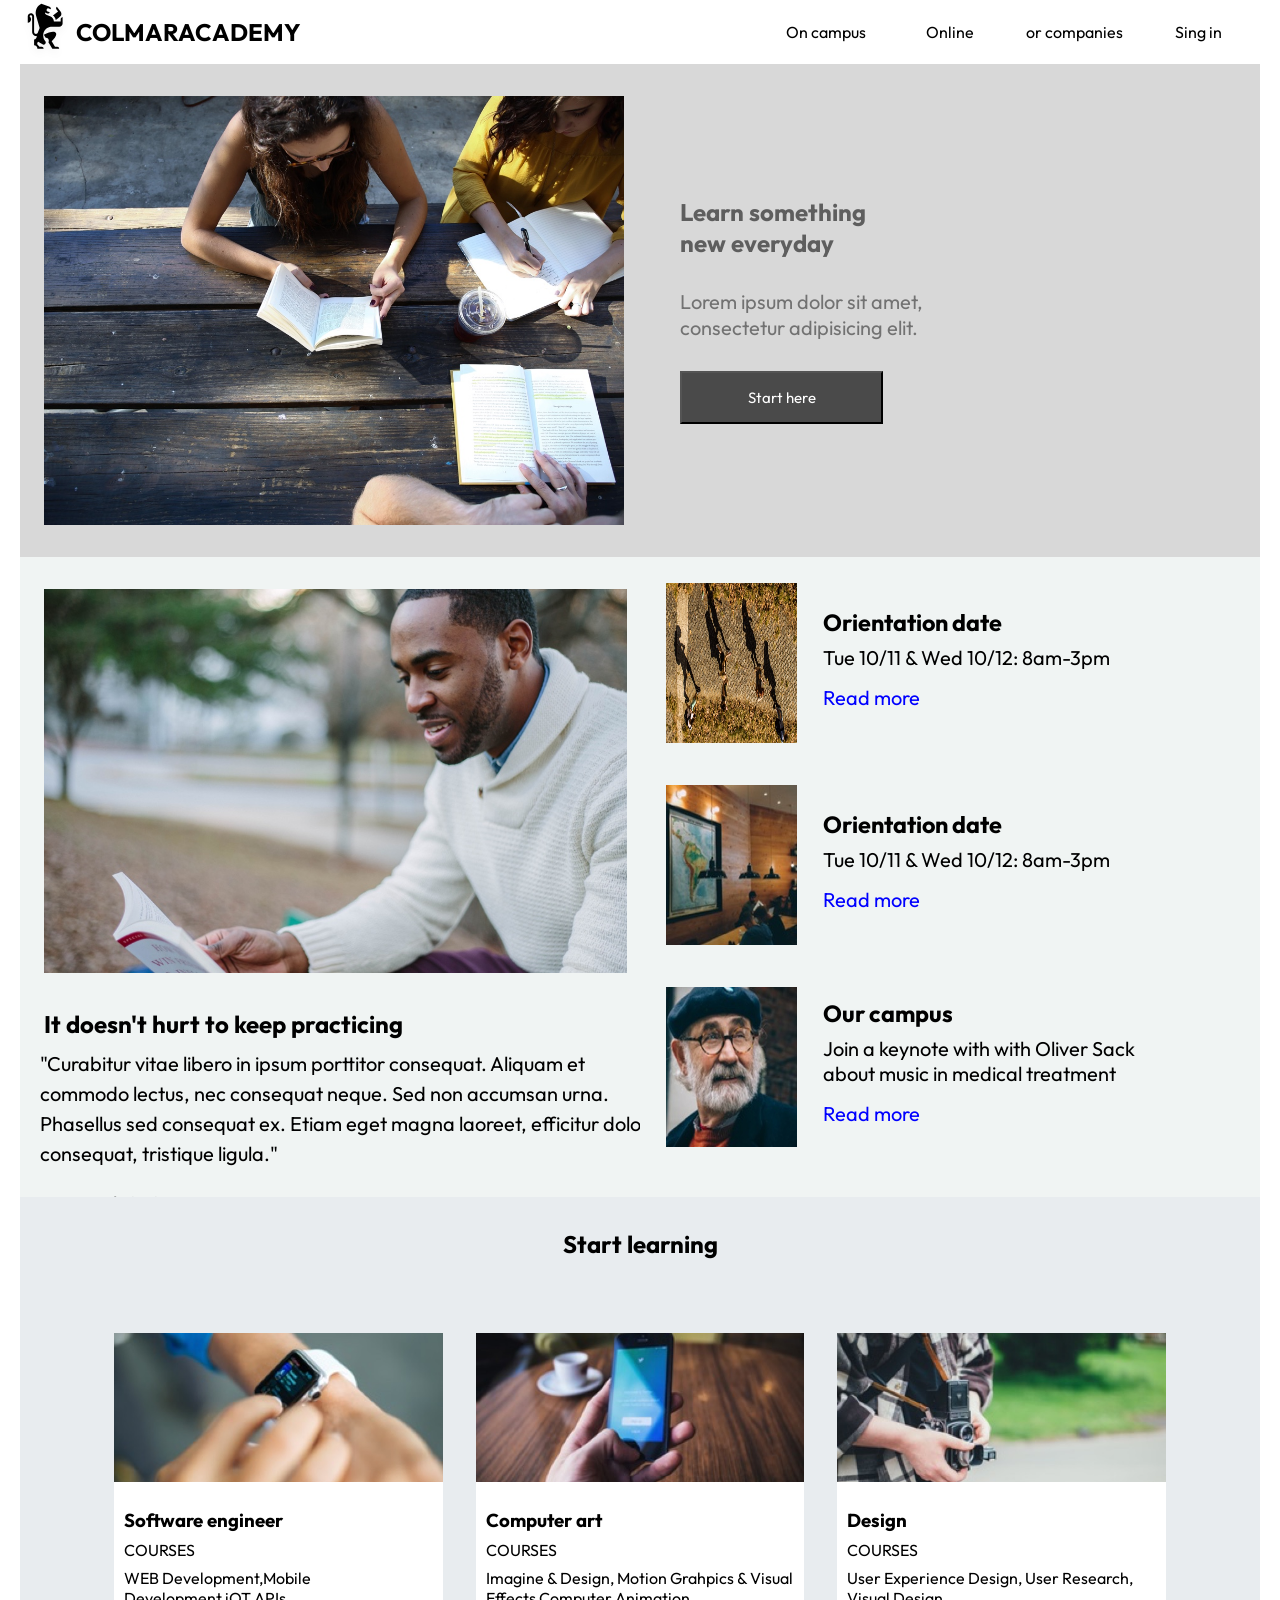
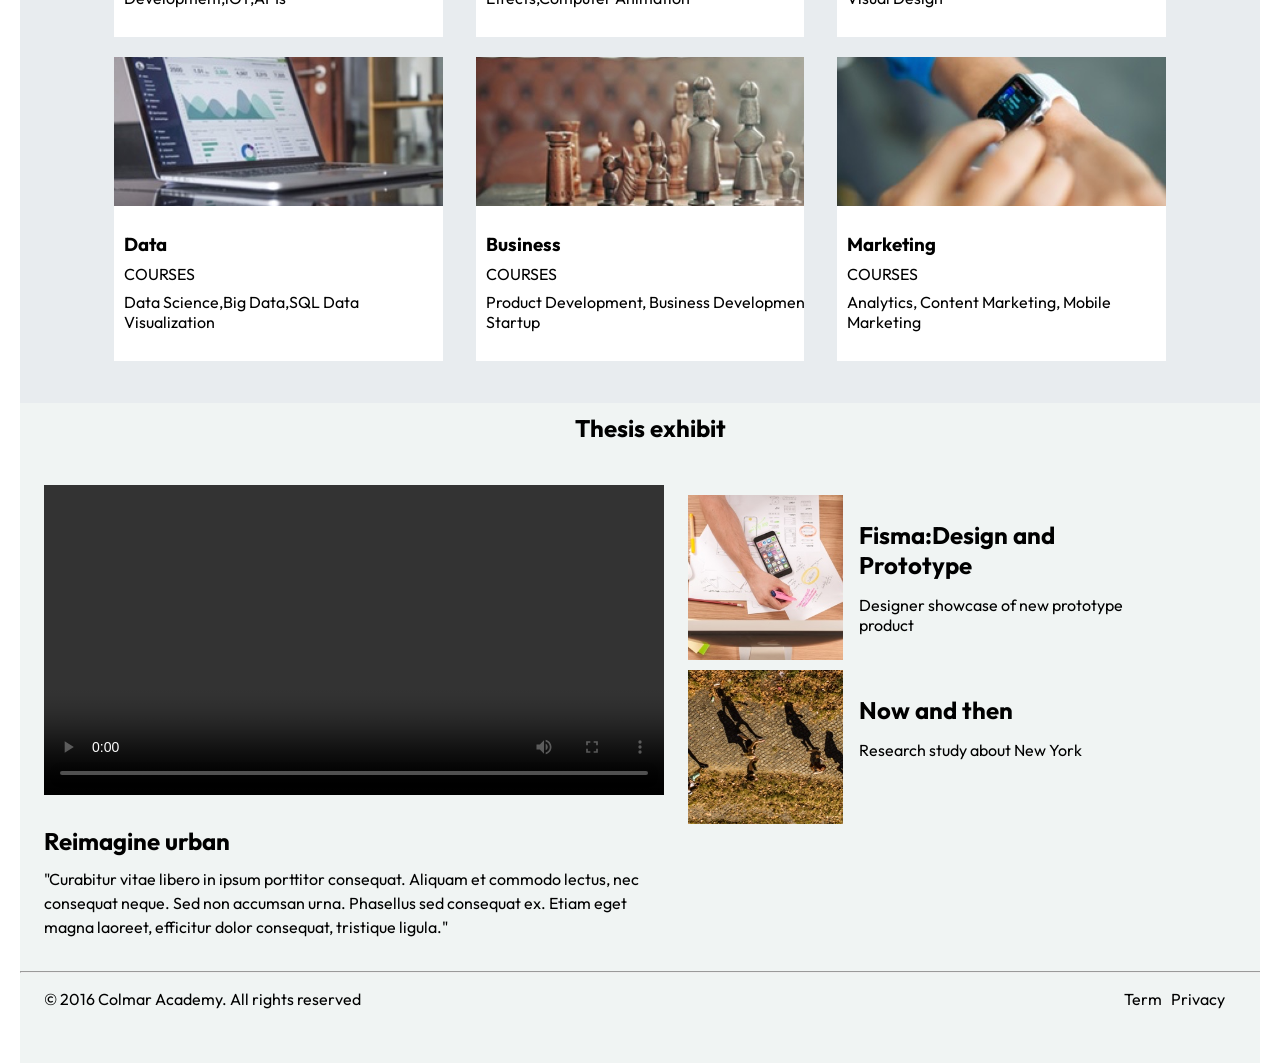
==== commit 9216b751: "update page" ====
--- a/html_css_assement/index.html
+++ b/html_css_assement/index.html
@@ -9,7 +9,7 @@
     <link rel="preconnect" href="https://fonts.googleapis.com">
     <link rel="preconnect" href="https://fonts.gstatic.com" crossorigin>
     <link href="https://fonts.googleapis.com/css2?family=Outfit:wght@100..900&display=swap" rel="stylesheet">
-    <link rel="icon" type="image/png" sizes="16x16" href="assets/ic-on-campus (1).svg"/>
+    <link rel="icon" type="image/png" sizes="16x16" href="assets/ic-on-campus (1).svg" />
 </head>
 
 <body>
@@ -18,7 +18,7 @@
             <nav>
                 <div class="nav-logo">
                     <a href="#hero">
-                        <img src="assets/ic-on-campus (1).svg" alt="" >
+                        <img src="assets/ic-on-campus (1).svg" alt="">
                     </a>
                     <h1>COLMARACADEMY</h1>
                 </div>
@@ -39,8 +39,7 @@
         </header>
         <main>
             <section id="hero">
-                <img src="assets/course-business (1).jpg"
-                    alt="" />
+                <img src="assets/course-business (1).jpg" alt="" />
                 <div class="hero_content">
                     <h1>Learn something <br />new everyday</h1>
                     <p>Lorem ipsum dolor sit amet, <br />consectetur adipisicing elit.</p>
@@ -50,12 +49,13 @@
             <section class="information">
 
                 <div class="information-left">
-                    <img src="assets/information-orientation-mobile (1).jpg"
-                        alt="" />
+                    <img src="assets/information-orientation-mobile (1).jpg" alt="" />
                     <div class="information-left-text">
                         <h1>It doesn't hurt to keep practicing</h1>
                         <p>
-                           "Curabitur vitae libero in ipsum porttitor consequat. Aliquam et commodo lectus, nec consequat neque. Sed non accumsan urna. Phasellus sed consequat ex. Etiam eget magna laoreet, efficitur dolor consequat, tristique ligula."
+                            "Curabitur vitae libero in ipsum porttitor consequat. Aliquam et commodo lectus, nec
+                            consequat neque. Sed non accumsan urna. Phasellus sed consequat ex. Etiam eget magna
+                            laoreet, efficitur dolor consequat, tristique ligula."
                         </p>
                         <p>Emanuel, Sr Strategist at Hiring.com</p>
                     </div>
@@ -63,8 +63,7 @@
                 <div class="information-right">
                     <div class="information-news">
                         <div class="information-content">
-                            <img src="assets/information-orientation (1).jpg"
-                                alt="">
+                            <img src="assets/information-orientation (1).jpg" alt="">
                             <div class="infomation-content-news">
                                 <h3>Orientation date</h3>
                                 <p>Tue 10/11 & Wed 10/12: 8am-3pm</p>
@@ -72,8 +71,7 @@
                             </div>
                         </div>
                         <div class="information-content">
-                            <img src="assets/information-guest-lecture-mobile (1).jpg"
-                                alt="">
+                            <img src="assets/information-guest-lecture-mobile (1).jpg" alt="">
                             <div class="infomation-content-news">
                                 <h3>Orientation date</h3>
                                 <p>Tue 10/11 & Wed 10/12: 8am-3pm</p>
@@ -81,8 +79,7 @@
                             </div>
                         </div>
                         <div class="information-content">
-                            <img src="assets/information-main (1).jpg"
-                                alt="">
+                            <img src="assets/information-main (1).jpg" alt="">
                             <div class="infomation-content-news">
                                 <h3>Our campus</h3>
                                 <div class="oldman">Special guest lecture</div>
@@ -98,8 +95,7 @@
                 <h1>Start learning</h1>
                 <div class="course-container">
                     <div class="learning-card">
-                        <img src="assets/course-software (1).jpg"
-                            alt="course-software">
+                        <img src="assets/course-software (1).jpg" alt="course-software">
                         <div class="learning-card-bottom">
                             <div class="learning-card-header">
                                 <h3>Software engineer</h3>
@@ -111,8 +107,7 @@
                         </div>
                     </div>
                     <div class="learning-card">
-                        <img src="assets/course-data (1).jpg"
-                            alt="Computer art">
+                        <img src="assets/course-data (1).jpg" alt="Computer art">
                         <div class="learning-card-bottom">
                             <div class="learning-card-header">
                                 <h3>Computer art</h3>
@@ -124,8 +119,7 @@
                         </div>
                     </div>
                     <div class="learning-card">
-                        <img src="assets/course-marketing (1).jpg"
-                            alt="Rtx-5090">
+                        <img src="assets/course-marketing (1).jpg" alt="Rtx-5090">
                         <div class="learning-card-bottom">
                             <div class="learning-card-header">
                                 <h3>Design</h3>
@@ -149,8 +143,7 @@
                         </div>
                     </div>
                     <div class="learning-card">
-                        <img src="assets/course-computer-art (1).jpg"
-                            alt="Rtx-5090">
+                        <img src="assets/course-computer-art (1).jpg" alt="Rtx-5090">
                         <div class="learning-card-bottom">
                             <div class="learning-card-header">
                                 <h3>Business</h3>
@@ -163,8 +156,7 @@
 
                     </div>
                     <div class="learning-card">
-                        <img src="assets/course-software (1).jpg"
-                            alt="Rtx-5090">
+                        <img src="assets/course-software (1).jpg" alt="Rtx-5090">
                         <div class="learning-card-bottom">
                             <div class="learning-card-header">
                                 <h3>Marketing</h3>
@@ -190,10 +182,10 @@
                     <div class="learning-card-mobile">
                         <h3><a href="">Data</a></h3>
                     </div>
-                     <div class="learning-card-mobile">
+                    <div class="learning-card-mobile">
                         <h3><a href="">Business</a></h3>
                     </div>
-                     <div class="learning-card-mobile">
+                    <div class="learning-card-mobile">
                         <h3><a href="">Marketing</a></h3>
                     </div>
                 </div>
@@ -203,21 +195,21 @@
                 <div class="thesis-container">
                     <div class="thesis-page-left">
 
-                     
-
- <div class="video-wrapper">
-          <video src="assets/thesis.mp4" controls class="thesis-video"></video>
-        </div>
-        <div class="thesis-left-body">
-          <h3>Reimagine urban</h3>
-          <p class="quote">"Curabitur vitae libero in ipsum porttitor consequat. Aliquam et commodo lectus, nec consequat neque. Sed non accumsan urna. Phasellus sed consequat ex. Etiam eget magna laoreet, efficitur dolor consequat, tristique ligula."</p>
-        </div>
-                
-                
+
+                        <div class="video-wrapper">
+                            <video src="assets/thesis.mp4" controls class="thesis-video"></video>
+                        </div>
+                        <div class="thesis-page-left-text">
+                            <h1>Reimagine urban</h1>
+                            <p >"Curabitur vitae libero in ipsum porttitor consequat. Aliquam et commodo
+                                lectus, nec consequat neque. Sed non accumsan urna. Phasellus sed consequat ex. Etiam
+                                eget magna laoreet, efficitur dolor consequat, tristique ligula."</p>
+                        </div>
+
+                    </div>
                     <div class="thesis-page-right">
                         <div class="thesis-page-right-content">
-                            <img src="assets/thesis-now-and-then (1).jpg"
-                                alt="fisma">
+                            <img src="assets/thesis-now-and-then (1).jpg" alt="fisma">
                             <div class="thesis-page-right-text-container">
                                 <h1 class="thesis-page-right-header">
                                     Fisma:Design and Prototype
@@ -228,8 +220,7 @@
                             </div>
                         </div>
                         <div class="thesis-page-right-content">
-                            <img src="assets/thesis-fisma (1).jpg"
-                                alt=Now-and-then">
+                            <img src="assets/thesis-fisma (1).jpg" alt=Now-and-then">
                             <div class="thesis-page-right-text-container">
                                 <h1 class="thesis-page-right-header">
                                     Now and then
--- a/html_css_assement/style.css
+++ b/html_css_assement/style.css
@@ -285,7 +285,6 @@
     display: flex;
     width: 80%;
     margin: 10px 24px;
-    background-color: white;
 }
 
 .thesis-page-right :hover{
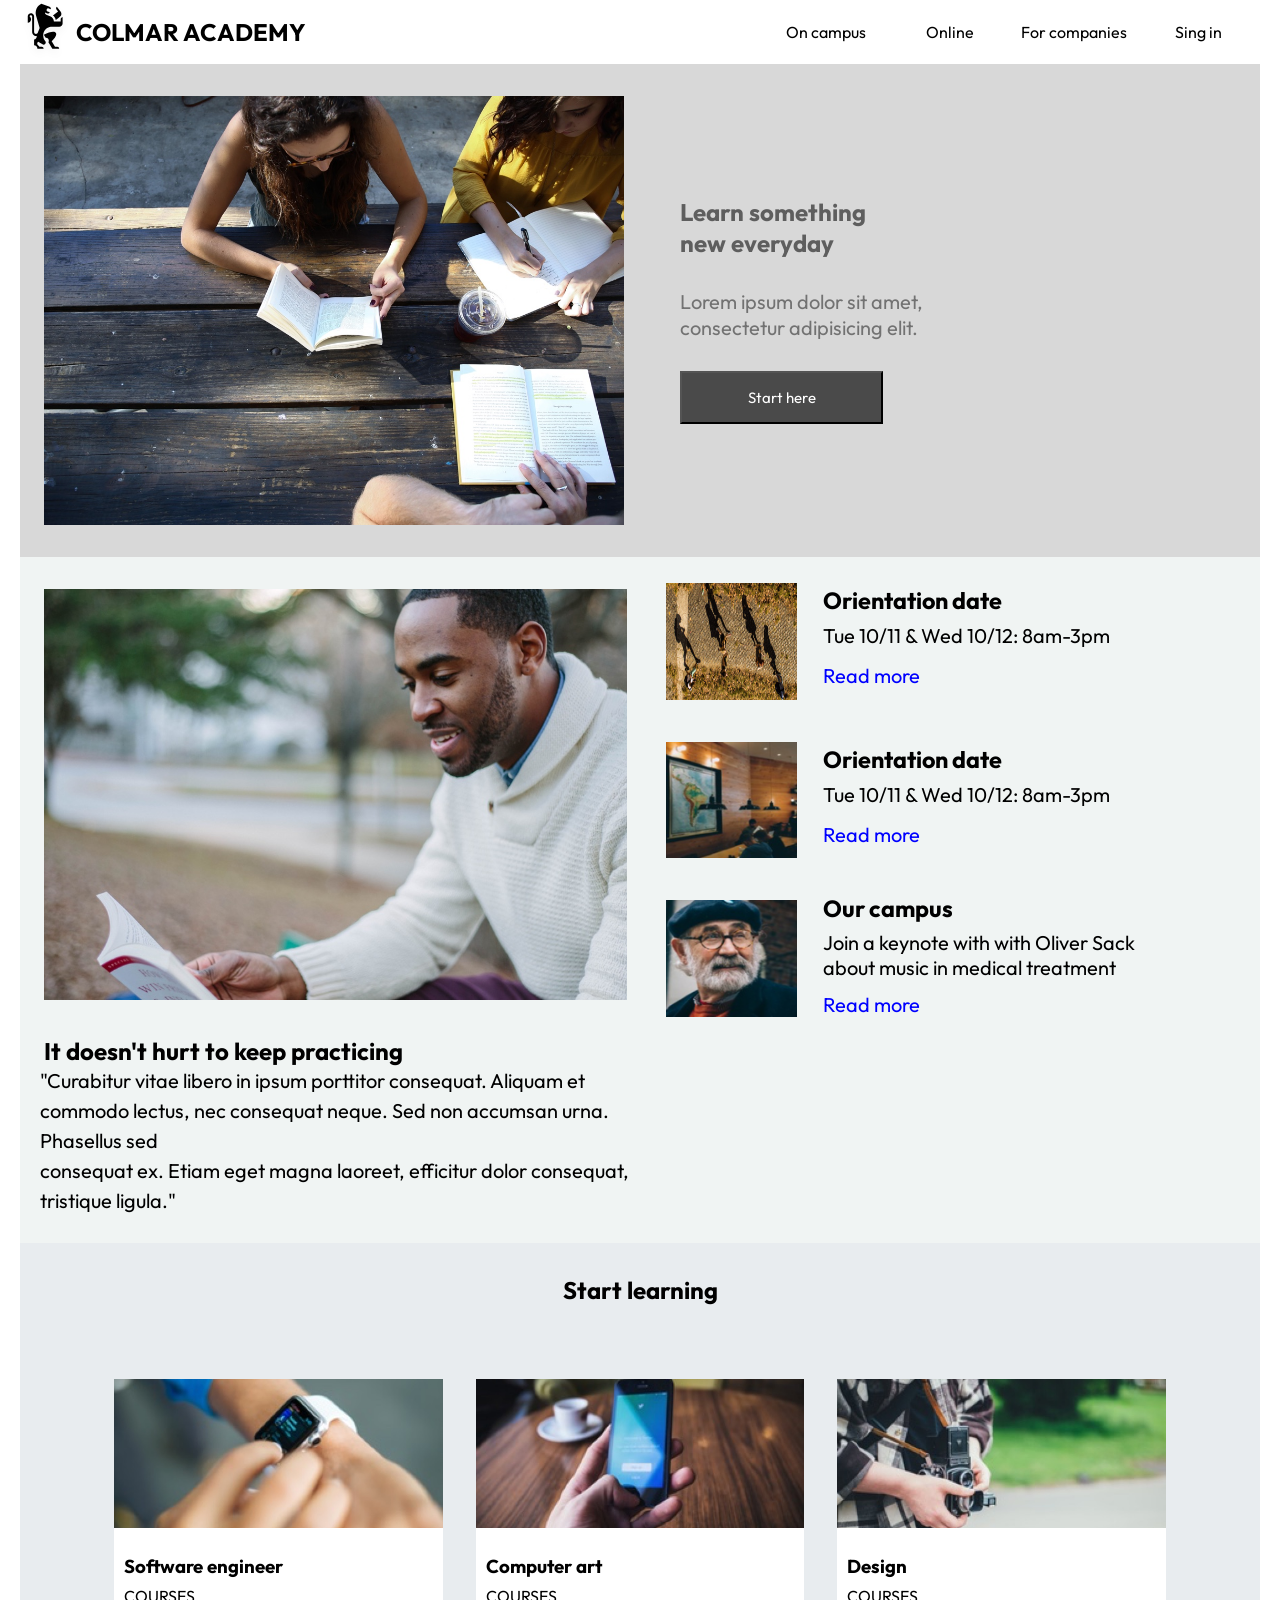
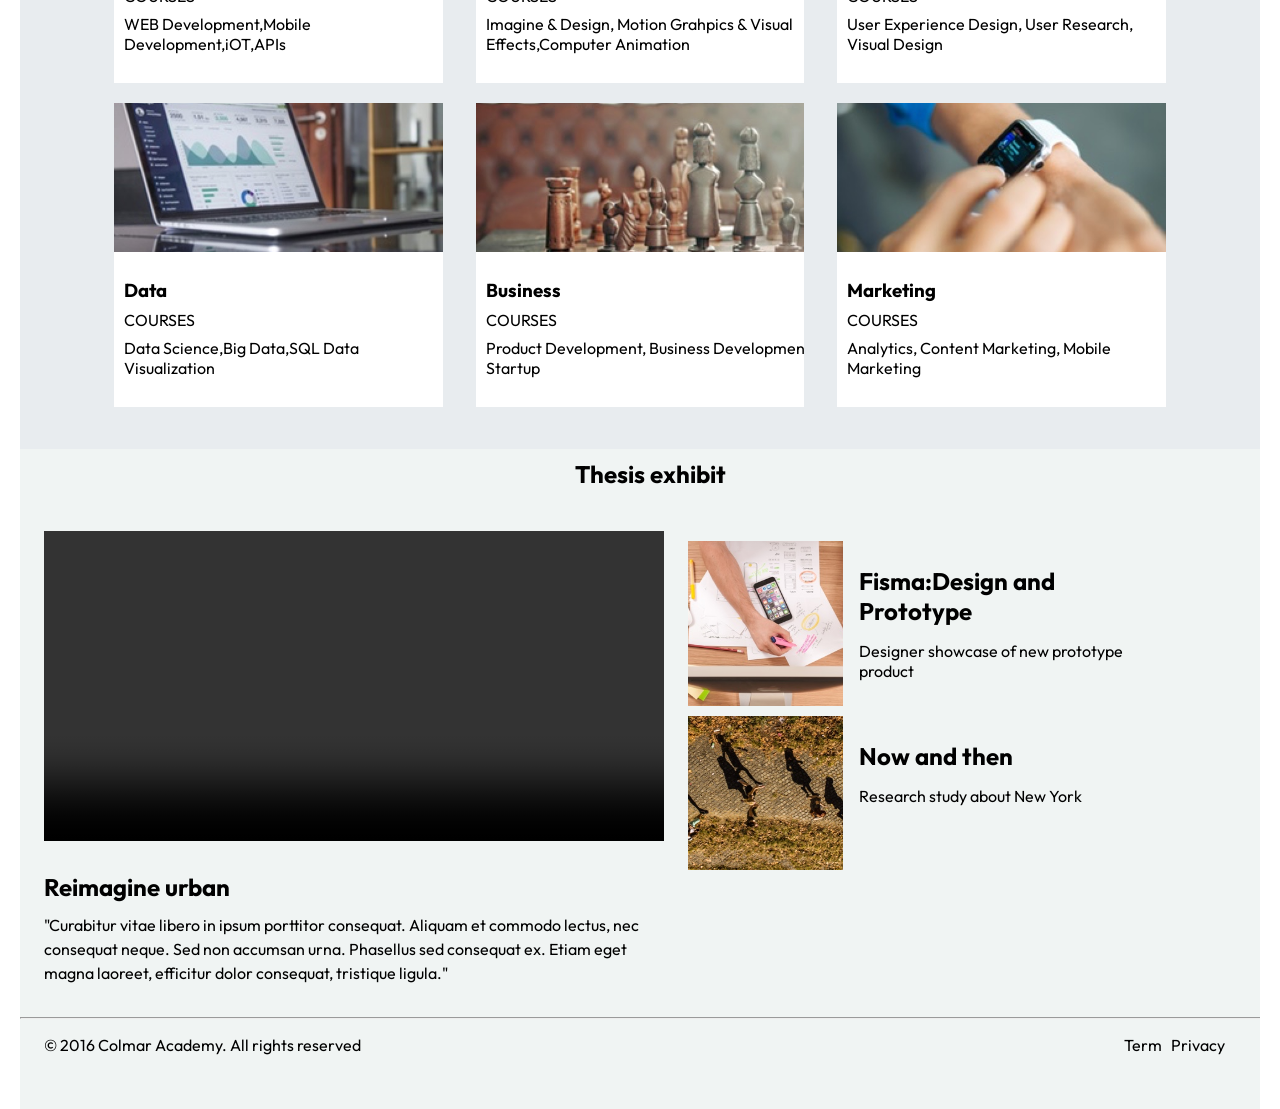
==== commit 8a216a0a: "fix navbar For web views" ====
--- a/html_css_assement/index.html
+++ b/html_css_assement/index.html
@@ -20,13 +20,13 @@
                     <a href="#hero">
                         <img src="assets/ic-on-campus (1).svg" alt="">
                     </a>
-                    <h1>COLMARACADEMY</h1>
+                    <h1>COLMAR ACADEMY</h1>
                 </div>
 
                 <ul>
                     <li><a href="#">On campus</a></li>
                     <li><a href="#">Online</a></li>
-                    <li><a href="#">or companies</a></li>
+                    <li><a href="#">For companies</a></li>
                     <li><a href="#">Sing in</a></li>
                 </ul>
             </nav>
@@ -54,7 +54,7 @@
                         <h1>It doesn't hurt to keep practicing</h1>
                         <p>
                             "Curabitur vitae libero in ipsum porttitor consequat. Aliquam et commodo lectus, nec
-                            consequat neque. Sed non accumsan urna. Phasellus sed consequat ex. Etiam eget magna
+                            consequat neque. Sed non accumsan urna. Phasellus sed <br>consequat ex. Etiam eget magna
                             laoreet, efficitur dolor consequat, tristique ligula."
                         </p>
                         <p>Emanuel, Sr Strategist at Hiring.com</p>
--- a/html_css_assement/style.css
+++ b/html_css_assement/style.css
@@ -42,6 +42,7 @@
     justify-content: center;
     width: 50%;
 }
+
 nav .nav-logo a> img{
     width: 50px;
     height: auto;
@@ -135,10 +136,9 @@
 .information-left-text p{
     margin-top: 24px;
     font-size: 20px;
-
-  
 }
 .information-left-text p:last-child{
+    margin-top:24px ;
 margin-bottom: 32px;
 }
 .information-right{
@@ -161,21 +161,19 @@
 .information-left-text{
     display: flex;
     flex-direction: column;
-   
+    margin-bottom:32px ;
 }
 .infomation-content-news p{
     margin:8px 0 ;
 }
 .information-left-text p{
     line-height: 1.5;
-    margin: 0px 20px ;
-    padding: 10px 0;
+    margin: 0px 20px  ;
+
 
 }
 .information-news{
-    margin: auto;
     align-self: flex-start;
-    height: 100%;
 }
 .information-content{
     display: flex;
@@ -268,10 +266,7 @@
 
 }
 
-/* video{
-height: 480px;
-width:870px;
-} */
+
 
 .thesis-page-left-text{
     line-height: 1.5;
@@ -321,7 +316,9 @@
 
 
 @media (max-width: 1200px) {
-
+.footer-item-term{
+    width:20%
+}
 }
 
 /*  เงื่อนไขที่2: mobile landscape screen(900px) --> 601px */
@@ -426,10 +423,11 @@
  }
 .thesis-page-left video{
   max-width: 100%;
-  height: 200px;
+  height: 300px;
 }
 .thesis h1{
    margin-top:32px; 
+   margin-bottom: 16px;
 }
 .footer{
     text-align: center;
@@ -448,7 +446,15 @@
     font-weight: bold;
     font-size: 20px;
 }
- }
+.information-content img{
+    object-fit: cover;
+    width: 100%;
+} 
+.information-left-text:last-child{
+    margin-bottom: 32px;
+}
+ }
+ 
 
 /* เงื่อนไขที่3: mobile screen(600px) --> 0px */
 @media (max-width: 600px) {
@@ -470,5 +476,14 @@
 .infomation-content-news{
     height: auto;
 }
-   
+.thesis-page-left video{
+ max-width: 100%;
+  height: auto;
+  padding: 0;
+  margin: auto;
+}
+.information-content img{
+    object-fit: cover;
+    width: 100%;
+}   
 }
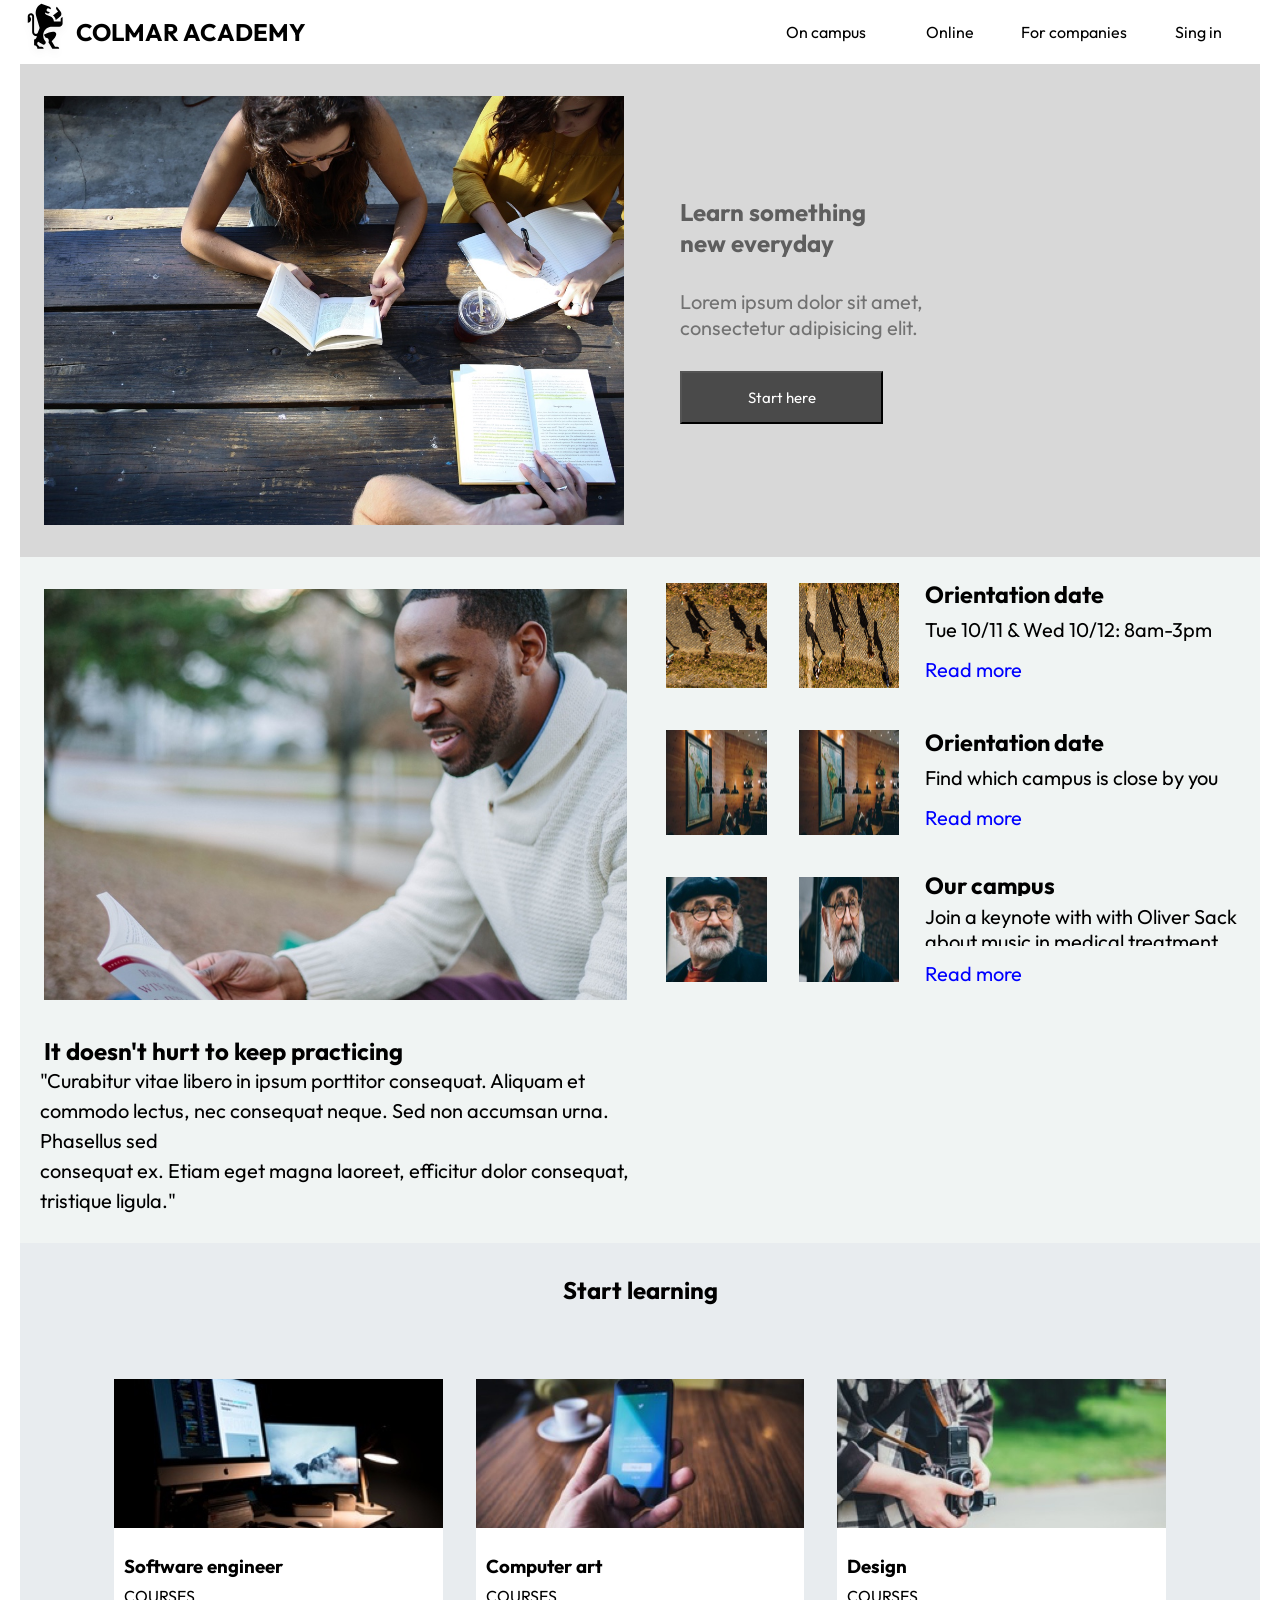
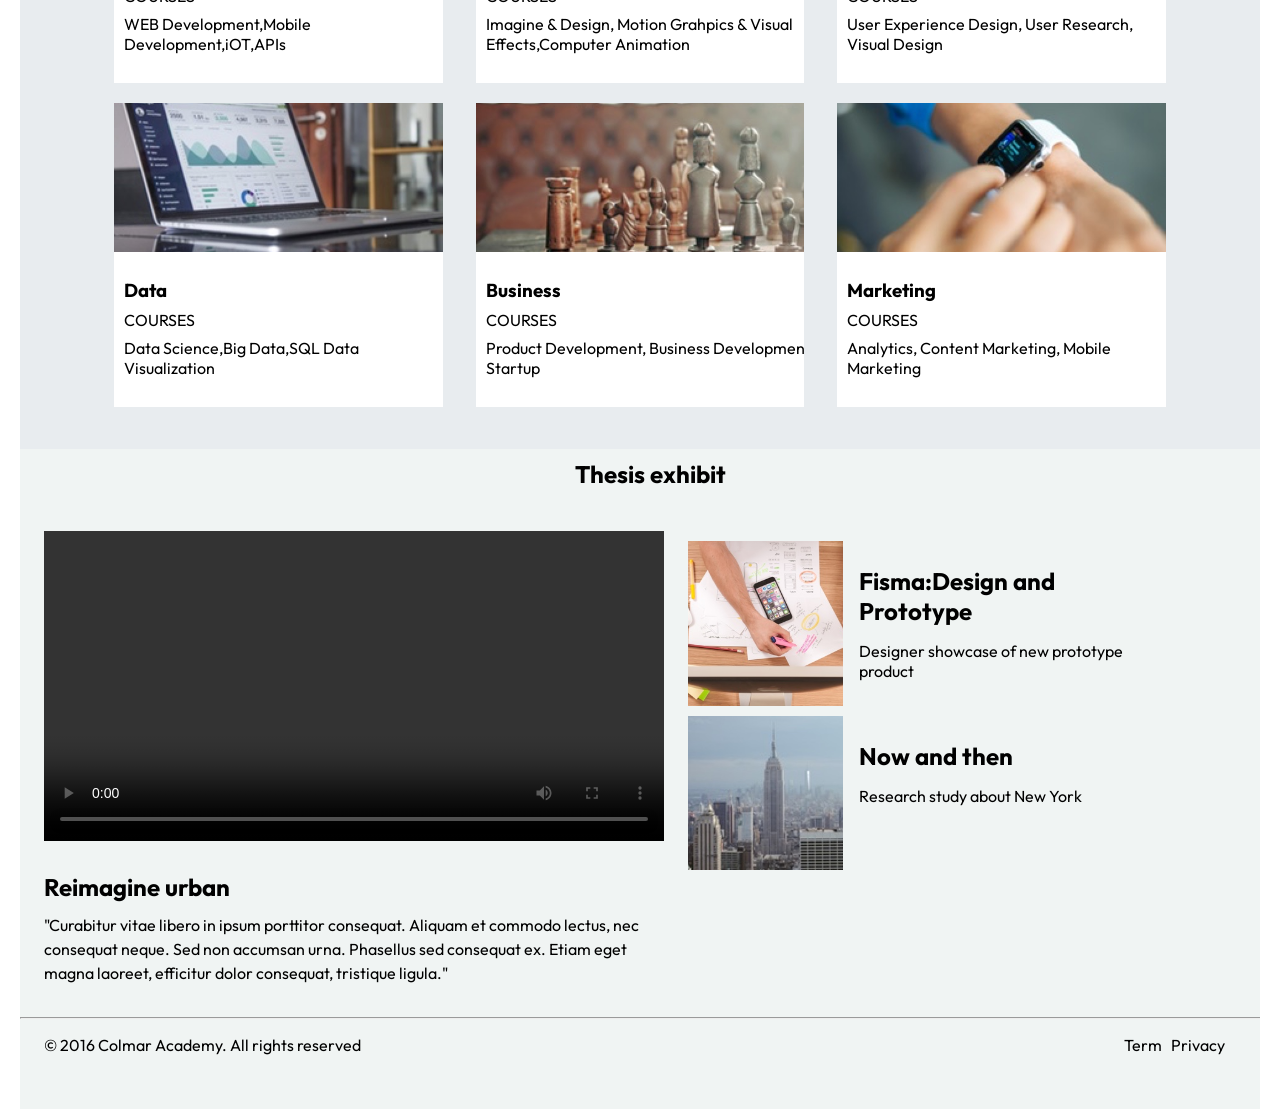
==== commit bc9aa834: "update css" ====
--- a/html_css_assement/index.html
+++ b/html_css_assement/index.html
@@ -49,7 +49,7 @@
             <section class="information">
 
                 <div class="information-left">
-                    <img src="assets/information-orientation-mobile (1).jpg" alt="" />
+                    <img src="assets/information-main.jpg" alt="A-man" />
                     <div class="information-left-text">
                         <h1>It doesn't hurt to keep practicing</h1>
                         <p>
@@ -63,7 +63,8 @@
                 <div class="information-right">
                     <div class="information-news">
                         <div class="information-content">
-                            <img src="assets/information-orientation (1).jpg" alt="">
+                            <img src="assets/information-orientation.jpg"  alt="orientation_date" class="large-version">
+                            <img src="assets/information-orientation-mobile.jpg"  alt="orientation_date" class="small_version">
                             <div class="infomation-content-news">
                                 <h3>Orientation date</h3>
                                 <p>Tue 10/11 & Wed 10/12: 8am-3pm</p>
@@ -71,15 +72,18 @@
                             </div>
                         </div>
                         <div class="information-content">
-                            <img src="assets/information-guest-lecture-mobile (1).jpg" alt="">
+                            <img src="assets/information-campus.jpg" alt="information_camput" class="large-version">
+                            <img src="assets/information-campus-mobile.jpg" alt="information_camput" class="small_version">
+
                             <div class="infomation-content-news">
                                 <h3>Orientation date</h3>
-                                <p>Tue 10/11 & Wed 10/12: 8am-3pm</p>
+                                <p>Find which campus is close by you</p>
                                 <a>Read more</a>
                             </div>
                         </div>
                         <div class="information-content">
-                            <img src="assets/information-main (1).jpg" alt="">
+                            <img src="assets/information-main (1).jpg" alt="infomation-content-news" class="large-version">
+                            <img src="assets/information-guest-lecture-mobile.jpg" alt="specialguest-mobile" class="small_version">
                             <div class="infomation-content-news">
                                 <h3>Our campus</h3>
                                 <div class="oldman">Special guest lecture</div>
@@ -95,7 +99,7 @@
                 <h1>Start learning</h1>
                 <div class="course-container">
                     <div class="learning-card">
-                        <img src="assets/course-software (1).jpg" alt="course-software">
+                        <img src="assets/web-software.jpg" alt="course-software">
                         <div class="learning-card-bottom">
                             <div class="learning-card-header">
                                 <h3>Software engineer</h3>
@@ -209,7 +213,7 @@
                     </div>
                     <div class="thesis-page-right">
                         <div class="thesis-page-right-content">
-                            <img src="assets/thesis-now-and-then (1).jpg" alt="fisma">
+                            <img src="assets/FismaDesign.jpg "alt="fisma">
                             <div class="thesis-page-right-text-container">
                                 <h1 class="thesis-page-right-header">
                                     Fisma:Design and Prototype
@@ -220,7 +224,7 @@
                             </div>
                         </div>
                         <div class="thesis-page-right-content">
-                            <img src="assets/thesis-fisma (1).jpg" alt=Now-and-then">
+                            <img src="assets/thesis-now-and-then.jpg" alt=Now-and-then">
                             <div class="thesis-page-right-text-container">
                                 <h1 class="thesis-page-right-header">
                                     Now and then
--- a/html_css_assement/style.css
+++ b/html_css_assement/style.css
@@ -26,6 +26,9 @@
   display: block;
 
 }
+.mobile-version{
+    display: none;
+}
 nav{
     display: flex;
     justify-content: space-between;
@@ -42,6 +45,7 @@
     justify-content: center;
     width: 50%;
 }
+
 
 nav .nav-logo a> img{
     width: 50px;
@@ -121,6 +125,7 @@
 .information-left{
      overflow: hidden; 
 }
+
 .information-left img{
   width: 94%;
   height: 60%;
@@ -334,6 +339,13 @@
    height: 64px;
    box-sizing: border-box;
 
+  }
+  .large-version{
+    display: none;
+
+  }
+  .small_version{
+    display: block;
   }
   .hamburger span > img{
     width: 50px;
